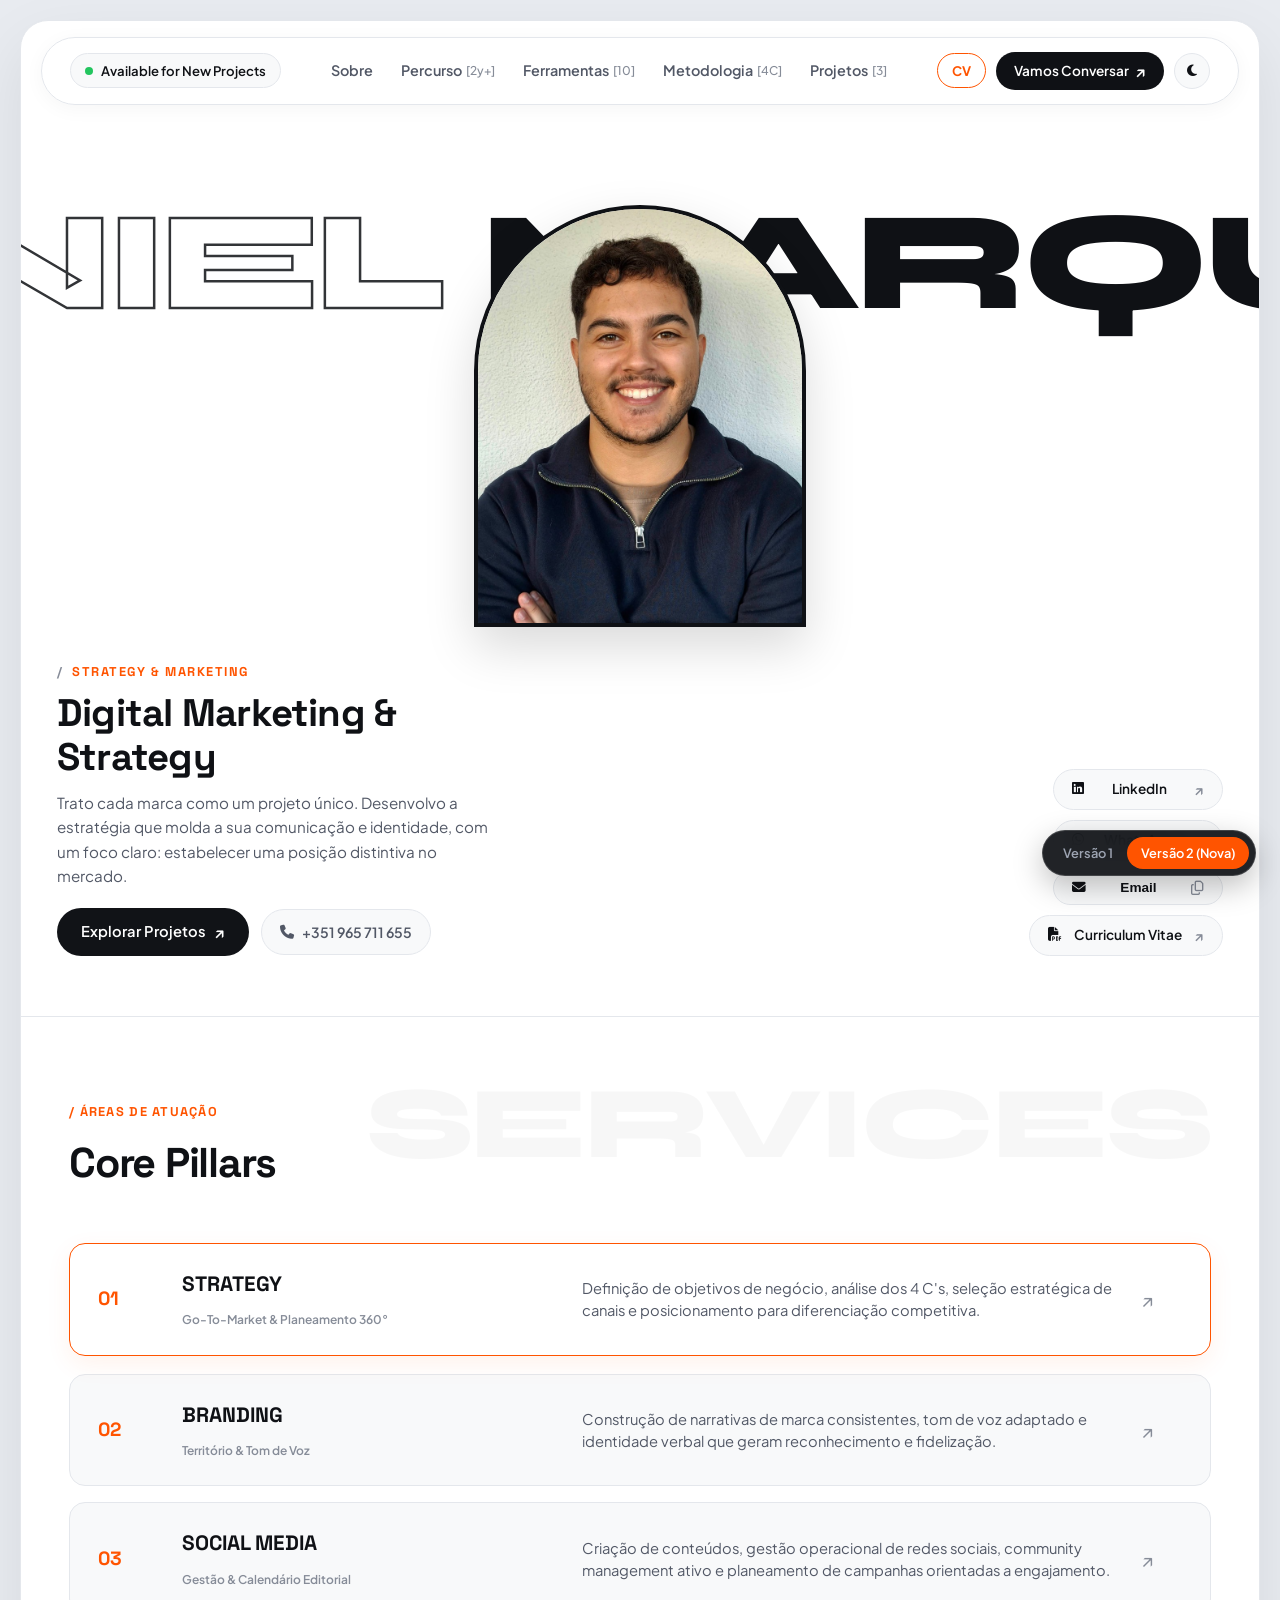
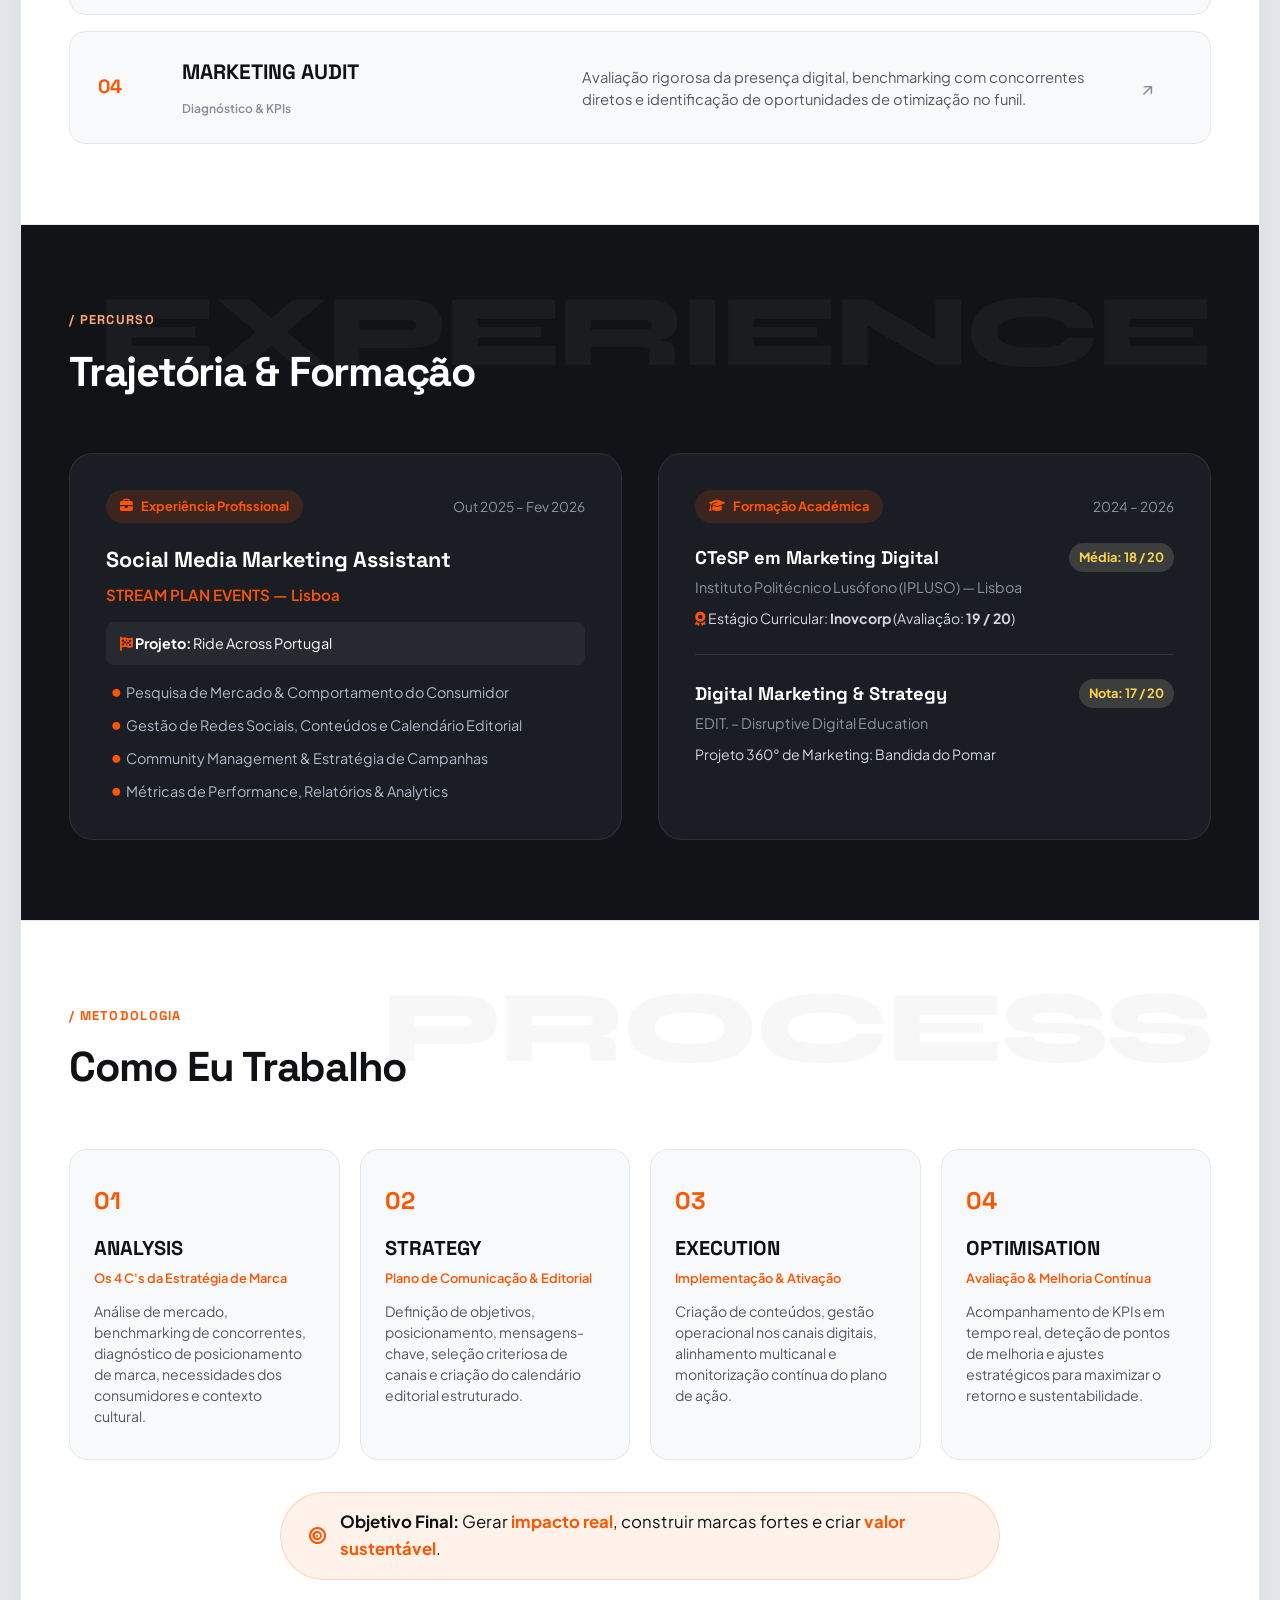
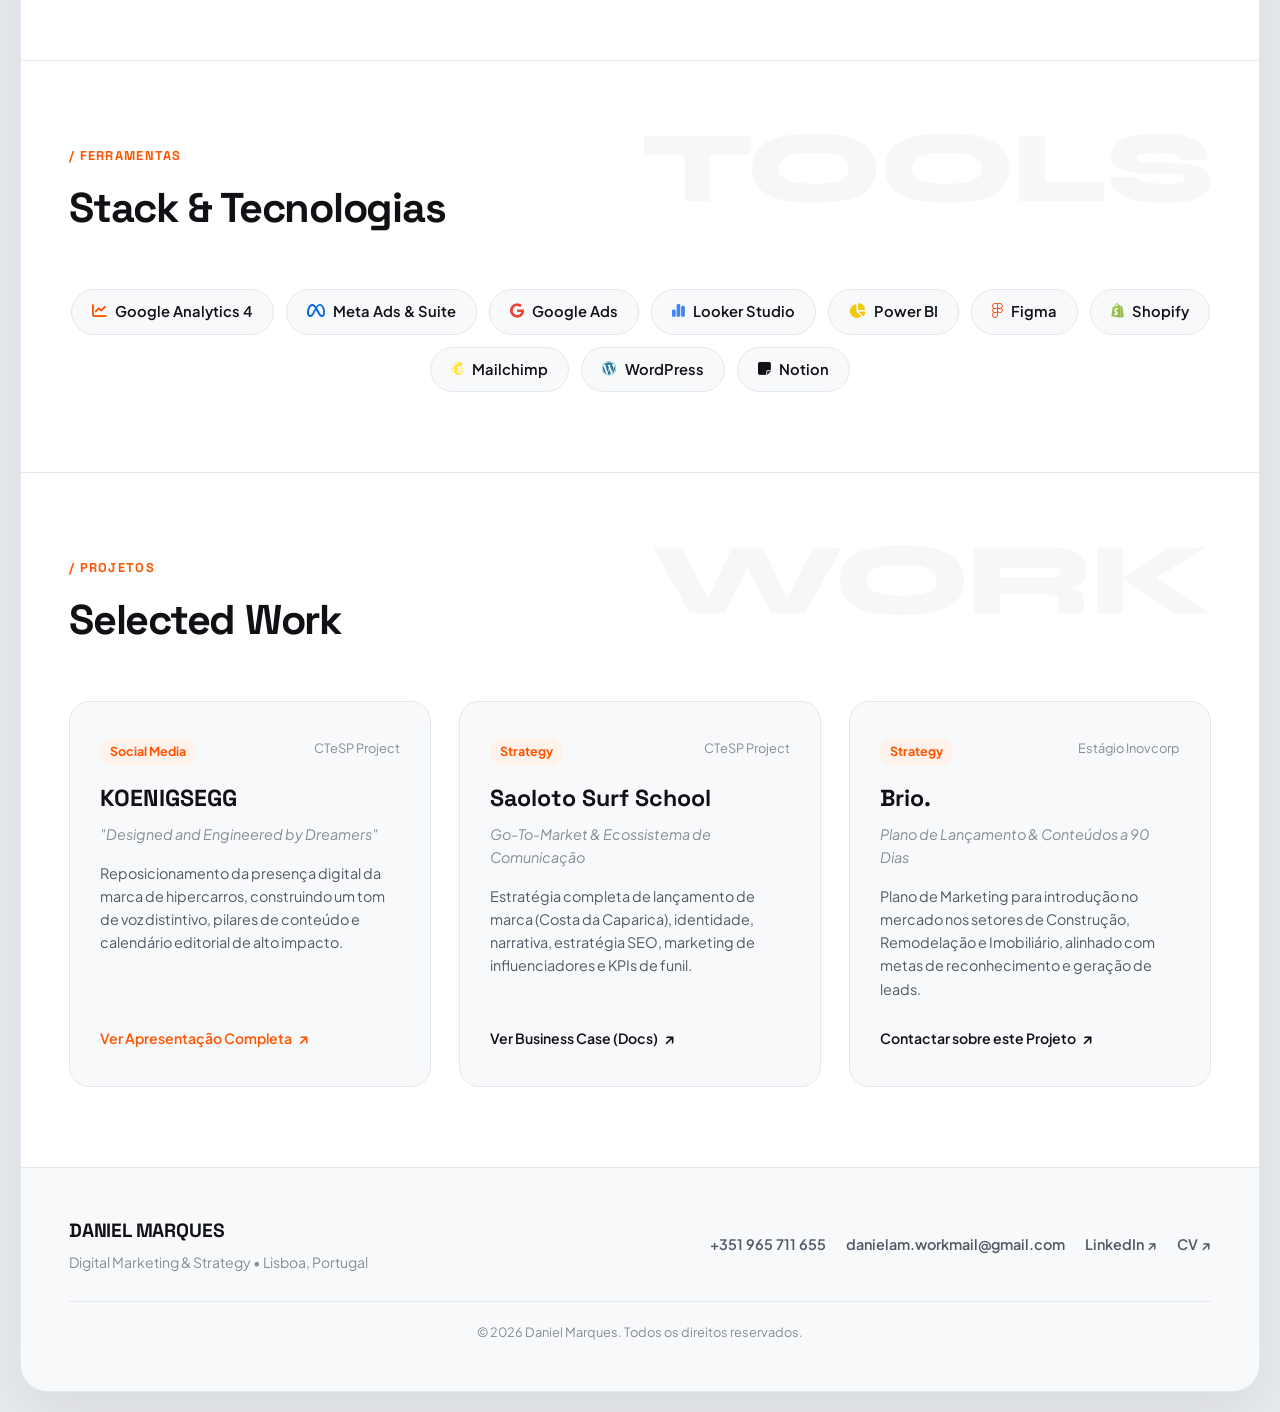
==== v2.html @ 73047fb5 "Add Version 2: Dribbble-inspired hero entrance, typography layering, and floating header dock" ====
<!DOCTYPE html>
<html lang="pt">
<head>
  <meta charset="UTF-8">
  <meta name="viewport" content="width=device-width, initial-scale=1.0">
  <title>Daniel Marques | Digital Marketing & Strategy (Versão 2)</title>
  <meta name="description" content="Portfólio de Marketing Digital e Estratégia de Daniel Marques — Edição Editorial Inspirada em Dribbble.">

  <!-- Google Fonts: Space Grotesk & Plus Jakarta Sans & Syne -->
  <link rel="preconnect" href="https://fonts.googleapis.com">
  <link rel="preconnect" href="https://fonts.gstatic.com" crossorigin>
  <link href="https://fonts.googleapis.com/css2?family=Plus+Jakarta+Sans:wght@300;400;500;600;700;800&family=Space+Grotesk:wght@500;600;700;800&family=Syne:wght@700;800&display=swap" rel="stylesheet">

  <!-- FontAwesome Icons -->
  <link rel="stylesheet" href="https://cdnjs.cloudflare.com/ajax/libs/font-awesome/6.5.1/css/all.min.css">

  <link rel="stylesheet" href="style-v2.css">
</head>
<body class="v2-body">

  <!-- Floating Version Switcher (para comparar facilmente as duas versões) -->
  <aside class="version-dock" aria-label="Seletor de versão">
    <a href="index.html" class="version-tab" title="Ver versão anterior">Versão 1</a>
    <a href="v2.html" class="version-tab active" title="Versão atual Dribbble">Versão 2 (Nova)</a>
  </aside>

  <!-- Outer Floating Canvas Frame (Inspirado no Dribbble de Dymas Alfin) -->
  <div class="canvas-wrapper">
    <div class="canvas-container">

      <!-- ================= FLOATING HEADER DOCK ================= -->
      <header class="dribbble-header" id="v2-header">
        
        <!-- Left: Status Pill with pulsing emerald dot -->
        <div class="header-status-pill">
          <span class="status-emerald-dot"></span>
          <span class="status-text">Available for New Projects</span>
        </div>

        <!-- Center: Minimal Navigation with Count Badges -->
        <nav class="header-nav">
          <ul class="header-nav-list">
            <li><a href="#about" class="nav-item">Sobre</a></li>
            <li><a href="#experience" class="nav-item">Percurso <span class="nav-count">[2y+]</span></a></li>
            <li><a href="#tools" class="nav-item">Ferramentas <span class="nav-count">[10]</span></a></li>
            <li><a href="#methodology" class="nav-item">Metodologia <span class="nav-count">[4C]</span></a></li>
            <li><a href="#projects" class="nav-item">Projetos <span class="nav-count">[3]</span></a></li>
          </ul>
        </nav>

        <!-- Right: Actions (CV + Let's Talk CTA) -->
        <div class="header-actions">
          <a href="https://canva.link/8r5ul8tiru9cutq" target="_blank" rel="noopener noreferrer" class="btn-cv-pill">
            CV
          </a>
          <a href="mailto:danielam.workmail@gmail.com" class="btn-talk-pill">
            Vamos Conversar <span class="arrow-up-right">↗</span>
          </a>
          <button id="v2-theme-toggle" class="btn-icon-circle" title="Alternar tema">
            <i class="fa-solid fa-moon"></i>
          </button>
        </div>

      </header>

      <!-- ================= HERO / ENTRANCE SECTION ================= -->
      <section class="v2-hero-section" id="hero">
        
        <!-- Giant Layered Background Typography -->
        <div class="hero-huge-typography" aria-hidden="true">
          <span class="huge-word outline-word">DANIEL</span>
          <span class="huge-word solid-word">MARQUES</span>
        </div>

        <!-- Central Creator Portrait Layer (Slides smoothly from bottom) -->
        <div class="hero-creator-stage">
          <div class="creator-arch-frame">
            <img src="daniel_photo.jpg" alt="Daniel Marques" class="creator-cutout-img">
            <div class="creator-halo-glow"></div>
          </div>
        </div>

        <!-- Hero Bottom Two-Column Content (Staggers in on load) -->
        <div class="hero-bottom-grid">
          
          <!-- Bottom Left: Role, Bio & CTA -->
          <div class="hero-bio-block">
            <span class="role-kicker"><span class="kicker-slash">/</span> STRATEGY & MARKETING</span>
            <h1 class="hero-role-title">Digital Marketing & Strategy</h1>
            <p class="hero-role-desc">
              Trato cada marca como um projeto único. Desenvolvo a estratégia que molda a sua comunicação e identidade, com um foco claro: estabelecer uma posição distintiva no mercado.
            </p>
            <div class="hero-actions-row">
              <a href="#projects" class="btn-collaborate">
                Explorar Projetos <span class="arrow-up-right">↗</span>
              </a>
              <a href="tel:+351965711655" class="btn-tel-pill">
                <i class="fa-solid fa-phone"></i> +351 965 711 655
              </a>
            </div>
          </div>

          <!-- Bottom Right: Vertical Social Pills Stack -->
          <div class="hero-social-stack">
            <a href="https://www.linkedin.com/in/daniel-amorim-marques-2092b6295/" target="_blank" rel="noopener noreferrer" class="social-pill">
              <i class="fa-brands fa-linkedin"></i>
              <span>LinkedIn</span>
              <span class="pill-arrow">↗</span>
            </a>
            <a href="https://wa.me/351965711655" target="_blank" rel="noopener noreferrer" class="social-pill">
              <i class="fa-brands fa-whatsapp"></i>
              <span>WhatsApp</span>
              <span class="pill-arrow">↗</span>
            </a>
            <button class="social-pill copy-btn" data-copy="danielam.workmail@gmail.com" title="Copiar email">
              <i class="fa-solid fa-envelope"></i>
              <span>Email</span>
              <span class="pill-arrow"><i class="fa-regular fa-copy"></i></span>
            </button>
            <a href="https://canva.link/8r5ul8tiru9cutq" target="_blank" rel="noopener noreferrer" class="social-pill">
              <i class="fa-solid fa-file-pdf"></i>
              <span>Curriculum Vitae</span>
              <span class="pill-arrow">↗</span>
            </a>
          </div>

        </div>

      </section>

      <!-- ================= SECTION: ABOUT & CORE PILLARS ================= -->
      <section class="v2-section" id="about">
        <div class="section-top-header">
          <span class="section-tag-pill">/ ÁREAS DE ATUAÇÃO</span>
          <h2 class="editorial-title">Core Pillars</h2>
          <span class="ghost-watermark">SERVICES</span>
        </div>

        <div class="v2-pillars-accordion">
          
          <div class="accordion-row active" data-pillar="strategy">
            <div class="accordion-num">01</div>
            <div class="accordion-name">
              <h3>STRATEGY</h3>
              <span class="accordion-badge">Go-To-Market & Planeamento 360°</span>
            </div>
            <p class="accordion-summary">
              Definição de objetivos de negócio, análise dos 4 C's, seleção estratégica de canais e posicionamento para diferenciação competitiva.
            </p>
            <div class="accordion-action"><span class="row-arrow">↗</span></div>
          </div>

          <div class="accordion-row" data-pillar="branding">
            <div class="accordion-num">02</div>
            <div class="accordion-name">
              <h3>BRANDING</h3>
              <span class="accordion-badge">Território & Tom de Voz</span>
            </div>
            <p class="accordion-summary">
              Construção de narrativas de marca consistentes, tom de voz adaptado e identidade verbal que geram reconhecimento e fidelização.
            </p>
            <div class="accordion-action"><span class="row-arrow">↗</span></div>
          </div>

          <div class="accordion-row" data-pillar="social">
            <div class="accordion-num">03</div>
            <div class="accordion-name">
              <h3>SOCIAL MEDIA</h3>
              <span class="accordion-badge">Gestão & Calendário Editorial</span>
            </div>
            <p class="accordion-summary">
              Criação de conteúdos, gestão operacional de redes sociais, community management ativo e planeamento de campanhas orientadas a engajamento.
            </p>
            <div class="accordion-action"><span class="row-arrow">↗</span></div>
          </div>

          <div class="accordion-row" data-pillar="audit">
            <div class="accordion-num">04</div>
            <div class="accordion-name">
              <h3>MARKETING AUDIT</h3>
              <span class="accordion-badge">Diagnóstico & KPIs</span>
            </div>
            <p class="accordion-summary">
              Avaliação rigorosa da presença digital, benchmarking com concorrentes diretos e identificação de oportunidades de otimização no funil.
            </p>
            <div class="accordion-action"><span class="row-arrow">↗</span></div>
          </div>

        </div>
      </section>

      <!-- ================= SECTION: EXPERIENCE & ACADEMIC ================= -->
      <section class="v2-section dark-card-section" id="experience">
        <div class="section-top-header light">
          <span class="section-tag-pill light">/ PERCURSO</span>
          <h2 class="editorial-title text-white">Trajetória & Formação</h2>
          <span class="ghost-watermark light">EXPERIENCE</span>
        </div>

        <div class="dark-experience-grid">
          
          <!-- Professional Experience Block -->
          <div class="exp-block">
            <div class="exp-block-header">
              <span class="exp-type-pill"><i class="fa-solid fa-briefcase"></i> Experiência Profissional</span>
              <span class="exp-date">Out 2025 – Fev 2026</span>
            </div>
            <h3 class="exp-title">Social Media Marketing Assistant</h3>
            <h4 class="exp-company">STREAM PLAN EVENTS — Lisboa</h4>
            <p class="exp-project"><i class="fa-solid fa-flag-checkered text-orange"></i> <strong>Projeto:</strong> Ride Across Portugal</p>
            <ul class="exp-checklist">
              <li>Pesquisa de Mercado & Comportamento do Consumidor</li>
              <li>Gestão de Redes Sociais, Conteúdos e Calendário Editorial</li>
              <li>Community Management & Estratégia de Campanhas</li>
              <li>Métricas de Performance, Relatórios & Analytics</li>
            </ul>
          </div>

          <!-- Academic Background Block -->
          <div class="exp-block">
            <div class="exp-block-header">
              <span class="exp-type-pill"><i class="fa-solid fa-graduation-cap"></i> Formação Académica</span>
              <span class="exp-date">2024 – 2026</span>
            </div>

            <!-- Degree 1 -->
            <div class="academic-item">
              <div class="academic-item-top">
                <h4 class="academic-degree">CTeSP em Marketing Digital</h4>
                <span class="academic-grade">Média: 18 / 20</span>
              </div>
              <p class="academic-school">Instituto Politécnico Lusófono (IPLUSO) — Lisboa</p>
              <p class="academic-internship">
                <i class="fa-solid fa-award text-orange"></i> Estágio Curricular: <strong>Inovcorp</strong> (Avaliação: <strong>19 / 20</strong>)
              </p>
            </div>

            <div class="academic-divider"></div>

            <!-- Degree 2 -->
            <div class="academic-item">
              <div class="academic-item-top">
                <h4 class="academic-degree">Digital Marketing & Strategy</h4>
                <span class="academic-grade">Nota: 17 / 20</span>
              </div>
              <p class="academic-school">EDIT. – Disruptive Digital Education</p>
              <p class="academic-note">Projeto 360° de Marketing: Bandida do Pomar</p>
            </div>

          </div>

        </div>
      </section>

      <!-- ================= SECTION: METHODOLOGY (4 C'S) ================= -->
      <section class="v2-section" id="methodology">
        <div class="section-top-header">
          <span class="section-tag-pill">/ METODOLOGIA</span>
          <h2 class="editorial-title">Como Eu Trabalho</h2>
          <span class="ghost-watermark">PROCESS</span>
        </div>

        <div class="v2-methodology-steps">
          
          <div class="step-card">
            <span class="step-index">01</span>
            <h3 class="step-heading">ANALYSIS</h3>
            <p class="step-subheading">Os 4 C's da Estratégia de Marca</p>
            <p class="step-body">
              Análise de mercado, benchmarking de concorrentes, diagnóstico de posicionamento de marca, necessidades dos consumidores e contexto cultural.
            </p>
          </div>

          <div class="step-card">
            <span class="step-index">02</span>
            <h3 class="step-heading">STRATEGY</h3>
            <p class="step-subheading">Plano de Comunicação & Editorial</p>
            <p class="step-body">
              Definição de objetivos, posicionamento, mensagens-chave, seleção criteriosa de canais e criação do calendário editorial estruturado.
            </p>
          </div>

          <div class="step-card">
            <span class="step-index">03</span>
            <h3 class="step-heading">EXECUTION</h3>
            <p class="step-subheading">Implementação & Ativação</p>
            <p class="step-body">
              Criação de conteúdos, gestão operacional nos canais digitais, alinhamento multicanal e monitorização contínua do plano de ação.
            </p>
          </div>

          <div class="step-card">
            <span class="step-index">04</span>
            <h3 class="step-heading">OPTIMISATION</h3>
            <p class="step-subheading">Avaliação & Melhoria Contínua</p>
            <p class="step-body">
              Acompanhamento de KPIs em tempo real, deteção de pontos de melhoria e ajustes estratégicos para maximizar o retorno e sustentabilidade.
            </p>
          </div>

        </div>

        <div class="v2-goal-card">
          <i class="fa-solid fa-bullseye text-orange"></i>
          <span><strong>Objetivo Final:</strong> Gerar <strong class="text-orange">impacto real</strong>, construir marcas fortes e criar <strong class="text-orange">valor sustentável</strong>.</span>
        </div>
      </section>

      <!-- ================= SECTION: TOOLS ================= -->
      <section class="v2-section" id="tools">
        <div class="section-top-header">
          <span class="section-tag-pill">/ FERRAMENTAS</span>
          <h2 class="editorial-title">Stack & Tecnologias</h2>
          <span class="ghost-watermark">TOOLS</span>
        </div>

        <div class="v2-tools-pills-row">
          <span class="tech-pill"><i class="fa-solid fa-chart-line text-orange"></i> Google Analytics 4</span>
          <span class="tech-pill"><i class="fa-brands fa-meta" style="color:#0668E1;"></i> Meta Ads & Suite</span>
          <span class="tech-pill"><i class="fa-brands fa-google" style="color:#EA4335;"></i> Google Ads</span>
          <span class="tech-pill"><i class="fa-solid fa-chart-simple" style="color:#4285F4;"></i> Looker Studio</span>
          <span class="tech-pill"><i class="fa-solid fa-chart-pie" style="color:#F2C811;"></i> Power BI</span>
          <span class="tech-pill"><i class="fa-brands fa-figma" style="color:#F24E1E;"></i> Figma</span>
          <span class="tech-pill"><i class="fa-brands fa-shopify" style="color:#96BF48;"></i> Shopify</span>
          <span class="tech-pill"><i class="fa-brands fa-mailchimp" style="color:#FFE01B;"></i> Mailchimp</span>
          <span class="tech-pill"><i class="fa-brands fa-wordpress" style="color:#21759B;"></i> WordPress</span>
          <span class="tech-pill"><i class="fa-solid fa-note-sticky"></i> Notion</span>
        </div>
      </section>

      <!-- ================= SECTION: PROJECTS ================= -->
      <section class="v2-section" id="projects">
        <div class="section-top-header">
          <span class="section-tag-pill">/ PROJETOS</span>
          <h2 class="editorial-title">Selected Work</h2>
          <span class="ghost-watermark">WORK</span>
        </div>

        <div class="v2-projects-grid">
          
          <!-- Project 1: KOENIGSEGG -->
          <article class="v2-project-card">
            <div class="project-tag-row">
              <span class="p-discipline">Social Media</span>
              <span class="p-type">CTeSP Project</span>
            </div>
            <h3 class="p-title">KOENIGSEGG</h3>
            <p class="p-quote"><em>"Designed and Engineered by Dreamers"</em></p>
            <p class="p-desc">
              Reposicionamento da presença digital da marca de hipercarros, construindo um tom de voz distintivo, pilares de conteúdo e calendário editorial de alto impacto.
            </p>
            <div class="p-actions">
              <a href="https://canva.link/9htzv8b2qjcw25u" target="_blank" rel="noopener noreferrer" class="p-btn-primary">
                Ver Apresentação Completa <span class="arrow-up-right">↗</span>
              </a>
            </div>
          </article>

          <!-- Project 2: SAOLOTO SURF SCHOOL -->
          <article class="v2-project-card">
            <div class="project-tag-row">
              <span class="p-discipline">Strategy</span>
              <span class="p-type">CTeSP Project</span>
            </div>
            <h3 class="p-title">Saoloto Surf School</h3>
            <p class="p-quote"><em>Go-To-Market & Ecossistema de Comunicação</em></p>
            <p class="p-desc">
              Estratégia completa de lançamento de marca (Costa da Caparica), identidade, narrativa, estratégia SEO, marketing de influenciadores e KPIs de funil.
            </p>
            <div class="p-actions">
              <a href="https://docs.google.com/document/d/1nyJL0La-Y9aVfhH8O77bKwNDdBvpBbzNKygbAtj7XVI/edit?usp=sharing" target="_blank" rel="noopener noreferrer" class="p-btn-secondary">
                Ver Business Case (Docs) <span class="arrow-up-right">↗</span>
              </a>
            </div>
          </article>

          <!-- Project 3: BRIO. -->
          <article class="v2-project-card">
            <div class="project-tag-row">
              <span class="p-discipline">Strategy</span>
              <span class="p-type">Estágio Inovcorp</span>
            </div>
            <h3 class="p-title">Brio.</h3>
            <p class="p-quote"><em>Plano de Lançamento & Conteúdos a 90 Dias</em></p>
            <p class="p-desc">
              Plano de Marketing para introdução no mercado nos setores de Construção, Remodelação e Imobiliário, alinhado com metas de reconhecimento e geração de leads.
            </p>
            <div class="p-actions">
              <a href="mailto:danielam.workmail@gmail.com" class="p-btn-secondary">
                Contactar sobre este Projeto <span class="arrow-up-right">↗</span>
              </a>
            </div>
          </article>

        </div>
      </section>

      <!-- ================= EDITORIAL FOOTER ================= -->
      <footer class="v2-footer">
        <div class="v2-footer-content">
          <div class="footer-left">
            <span class="footer-name">DANIEL MARQUES</span>
            <p class="footer-bio">Digital Marketing & Strategy • Lisboa, Portugal</p>
          </div>
          <div class="footer-links">
            <a href="tel:+351965711655">+351 965 711 655</a>
            <a href="mailto:danielam.workmail@gmail.com">danielam.workmail@gmail.com</a>
            <a href="https://www.linkedin.com/in/daniel-amorim-marques-2092b6295/" target="_blank" rel="noopener noreferrer">LinkedIn ↗</a>
            <a href="https://canva.link/8r5ul8tiru9cutq" target="_blank" rel="noopener noreferrer">CV ↗</a>
          </div>
        </div>
        <div class="v2-footer-bottom">
          <p>© 2026 Daniel Marques. Todos os direitos reservados.</p>
        </div>
      </footer>

    </div><!-- /.canvas-container -->
  </div><!-- /.canvas-wrapper -->

  <!-- Toast Notification -->
  <div id="toast" class="toast">Email copiado para a área de transferência!</div>

  <script src="script-v2.js"></script>
</body>
</html>
---- style-v2.css ----
/* ==========================================================================
   DANIEL MARQUES - PORTFOLIO V2 (DRIBBLE-INSPIRED EDITORIAL EDITION)
   Inspired by Dymas Alfin's Award-Winning Portfolio Animations
   Theme: Minimalist Editorial Depth with Tangerine Orange Accent (#FF5400)
   ========================================================================== */

:root {
  --primary: #FF5400;
  --primary-hover: #e04a00;
  --primary-subtle: #FFF2EB;
  
  --bg-backdrop: #E8EBF0;
  --canvas-bg: #FFFFFF;
  --card-bg: #FFFFFF;
  --surface-alt: #F8F9FA;
  
  --dark-section-bg: #111317;
  --dark-card-surface: #1A1D24;
  
  --text-primary: #0F1115;
  --text-secondary: #525866;
  --text-muted: #868C98;
  
  --border-light: #E4E7EC;
  --border-dark: #0F1115;
  
  --font-main: 'Plus Jakarta Sans', -apple-system, BlinkMacSystemFont, sans-serif;
  --font-display: 'Space Grotesk', sans-serif;
  --font-headline: 'Syne', 'Space Grotesk', sans-serif;
  
  --radius-dock: 9999px;
  --radius-card: 24px;
  --radius-canvas: 28px;
  
  --ease-spring: cubic-bezier(0.16, 1, 0.3, 1);
}

[data-theme="dark"] {
  --bg-backdrop: #090A0D;
  --canvas-bg: #12141A;
  --card-bg: #1A1D24;
  --surface-alt: #1F222B;
  
  --text-primary: #F4F5F7;
  --text-secondary: #9DA4B2;
  --text-muted: #6E7583;
  
  --border-light: #2A2E38;
  --border-dark: #F4F5F7;
}

/* Reset & Box Sizing */
*, *::before, *::after {
  box-sizing: border-box;
  margin: 0;
  padding: 0;
}

html {
  scroll-behavior: smooth;
  font-size: 16px;
}

body.v2-body {
  font-family: var(--font-main);
  background-color: var(--bg-backdrop);
  color: var(--text-primary);
  line-height: 1.6;
  -webkit-font-smoothing: antialiased;
  padding: 20px;
  min-height: 100vh;
}

a {
  color: inherit;
  text-decoration: none;
  transition: all 0.2s var(--ease-spring);
}

.text-orange { color: var(--primary) !important; }
.text-white { color: #FFFFFF !important; }

/* ==========================================================================
   VERSION DOCK (FLOATING SELECTOR)
   ========================================================================== */
.version-dock {
  position: fixed;
  bottom: 24px;
  right: 24px;
  z-index: 9999;
  display: flex;
  background: rgba(15, 17, 21, 0.92);
  backdrop-filter: blur(12px);
  padding: 6px;
  border-radius: var(--radius-dock);
  box-shadow: 0 10px 30px rgba(0,0,0,0.25);
  border: 1px solid rgba(255,255,255,0.15);
}

.version-tab {
  padding: 6px 14px;
  font-size: 0.8rem;
  font-weight: 600;
  color: #9DA4B2;
  border-radius: var(--radius-dock);
  transition: all 0.2s;
}

.version-tab:hover {
  color: #FFFFFF;
}

.version-tab.active {
  background: var(--primary);
  color: #FFFFFF;
}

/* ==========================================================================
   CANVAS CONTAINER
   ========================================================================== */
.canvas-wrapper {
  max-width: 1340px;
  margin: 0 auto;
}

.canvas-container {
  background: var(--canvas-bg);
  border-radius: var(--radius-canvas);
  box-shadow: 0 24px 64px rgba(0, 0, 0, 0.08);
  border: 1px solid var(--border-light);
  overflow: hidden;
  position: relative;
  transition: background 0.3s;
}

/* ==========================================================================
   HEADER DOCK
   ========================================================================== */
.dribbble-header {
  position: sticky;
  top: 16px;
  z-index: 100;
  display: flex;
  align-items: center;
  justify-content: space-between;
  padding: 14px 28px;
  margin: 16px 20px 0 20px;
  background: rgba(255, 255, 255, 0.85);
  backdrop-filter: blur(16px);
  border-radius: var(--radius-dock);
  border: 1px solid var(--border-light);
  box-shadow: 0 4px 20px rgba(0,0,0,0.04);
  animation: headerSlideDown 0.8s var(--ease-spring) forwards;
}

[data-theme="dark"] .dribbble-header {
  background: rgba(18, 20, 26, 0.85);
}

@keyframes headerSlideDown {
  from { opacity: 0; transform: translateY(-24px); }
  to { opacity: 1; transform: translateY(0); }
}

.header-status-pill {
  display: inline-flex;
  align-items: center;
  gap: 8px;
  background: var(--surface-alt);
  border: 1px solid var(--border-light);
  border-radius: var(--radius-dock);
  padding: 6px 14px;
  font-size: 0.82rem;
  font-weight: 600;
  color: var(--text-primary);
}

.status-emerald-dot {
  width: 8px;
  height: 8px;
  border-radius: 50%;
  background: #22C55E;
  box-shadow: 0 0 0 0 rgba(34, 197, 94, 0.7);
  animation: pulseEmerald 2s infinite;
}

@keyframes pulseEmerald {
  0% { box-shadow: 0 0 0 0 rgba(34, 197, 94, 0.7); }
  70% { box-shadow: 0 0 0 6px rgba(34, 197, 94, 0); }
  100% { box-shadow: 0 0 0 0 rgba(34, 197, 94, 0); }
}

.header-nav {
  display: flex;
}

.header-nav-list {
  display: flex;
  list-style: none;
  gap: 28px;
}

.nav-item {
  font-size: 0.9rem;
  font-weight: 600;
  color: var(--text-secondary);
  display: flex;
  align-items: center;
  gap: 4px;
}

.nav-item:hover {
  color: var(--primary);
}

.nav-count {
  font-size: 0.75rem;
  font-weight: 500;
  color: var(--text-muted);
}

.header-actions {
  display: flex;
  align-items: center;
  gap: 10px;
}

.btn-cv-pill {
  display: inline-flex;
  align-items: center;
  padding: 6px 14px;
  border-radius: var(--radius-dock);
  border: 1.5px solid var(--primary);
  color: var(--primary);
  font-weight: 700;
  font-size: 0.82rem;
  transition: all 0.2s;
}

.btn-cv-pill:hover {
  background: var(--primary);
  color: #FFFFFF;
}

.btn-talk-pill {
  display: inline-flex;
  align-items: center;
  gap: 6px;
  background: var(--text-primary);
  color: var(--canvas-bg);
  padding: 8px 18px;
  border-radius: var(--radius-dock);
  font-weight: 600;
  font-size: 0.85rem;
  transition: all 0.2s;
}

.btn-talk-pill:hover {
  background: var(--primary);
  color: #FFFFFF;
  transform: translateY(-2px);
}

.arrow-up-right {
  font-size: 1rem;
  line-height: 1;
  transition: transform 0.2s;
}

.btn-talk-pill:hover .arrow-up-right,
.btn-collaborate:hover .arrow-up-right,
.social-pill:hover .pill-arrow {
  transform: translate(2px, -2px);
}

.btn-icon-circle {
  width: 36px;
  height: 36px;
  border-radius: 50%;
  display: flex;
  align-items: center;
  justify-content: center;
  background: var(--surface-alt);
  border: 1px solid var(--border-light);
  color: var(--text-primary);
  cursor: pointer;
  transition: all 0.2s;
}

.btn-icon-circle:hover {
  background: var(--primary-subtle);
  color: var(--primary);
  border-color: var(--primary);
}

/* ==========================================================================
   HERO / ENTRANCE SECTION (DRIBBLE HERO WITH DEPTH LAYERING)
   ========================================================================== */
.v2-hero-section {
  position: relative;
  padding: 40px 36px 60px 36px;
  min-height: 720px;
  display: flex;
  flex-direction: column;
  justify-content: space-between;
  overflow: hidden;
}

/* Monumental Layered Background Typography */
.hero-huge-typography {
  position: absolute;
  top: 10%;
  left: 0;
  right: 0;
  display: flex;
  justify-content: center;
  gap: clamp(16px, 3vw, 40px);
  user-select: none;
  pointer-events: none;
  z-index: 1;
  animation: typographyFadeIn 1s var(--ease-spring) forwards;
}

@keyframes typographyFadeIn {
  from { opacity: 0; transform: scale(0.97); }
  to { opacity: 1; transform: scale(1); }
}

.huge-word {
  font-family: var(--font-headline);
  font-size: clamp(3.8rem, 11vw, 10.5rem);
  font-weight: 800;
  letter-spacing: -0.04em;
  line-height: 0.95;
}

.outline-word {
  color: transparent;
  -webkit-text-stroke: 2.5px var(--text-primary);
  opacity: 0.85;
}

.solid-word {
  color: var(--text-primary);
}

/* Creator Cutout Portrait Layer */
.hero-creator-stage {
  position: relative;
  z-index: 3;
  display: flex;
  justify-content: center;
  margin-top: 60px;
  animation: creatorSlideUp 1.1s var(--ease-spring) forwards;
}

@keyframes creatorSlideUp {
  from { opacity: 0; transform: translateY(70px); }
  to { opacity: 1; transform: translateY(0); }
}

.creator-arch-frame {
  position: relative;
  width: clamp(260px, 26vw, 340px);
  height: clamp(330px, 33vw, 430px);
  border-radius: 170px 170px 0 0;
  overflow: hidden;
  border: 4px solid var(--border-dark);
  box-shadow: 0 20px 50px rgba(0,0,0,0.15);
  background: var(--surface-alt);
}

.creator-cutout-img {
  width: 100%;
  height: 100%;
  object-fit: cover;
  object-position: center 12%;
  display: block;
  transition: transform 0.4s var(--ease-spring);
}

.creator-arch-frame:hover .creator-cutout-img {
  transform: scale(1.04);
}

.creator-halo-glow {
  position: absolute;
  top: -40px;
  left: 50%;
  transform: translateX(-50%);
  width: 320px;
  height: 320px;
  background: radial-gradient(circle, rgba(255, 84, 0, 0.22) 0%, transparent 70%);
  pointer-events: none;
  z-index: -1;
}

/* Bottom Two-Column Grid */
.hero-bottom-grid {
  position: relative;
  z-index: 5;
  display: flex;
  justify-content: space-between;
  align-items: flex-end;
  gap: 32px;
  margin-top: 30px;
  animation: contentStagger 0.9s 0.25s var(--ease-spring) both;
}

@keyframes contentStagger {
  from { opacity: 0; transform: translateY(20px); }
  to { opacity: 1; transform: translateY(0); }
}

.hero-bio-block {
  max-width: 440px;
}

.role-kicker {
  font-family: var(--font-display);
  font-size: 0.8rem;
  font-weight: 700;
  letter-spacing: 0.12em;
  color: var(--primary);
  display: inline-block;
  margin-bottom: 8px;
}

.kicker-slash {
  color: var(--text-muted);
  margin-right: 4px;
}

.hero-role-title {
  font-family: var(--font-display);
  font-size: clamp(1.8rem, 3.2vw, 2.4rem);
  font-weight: 700;
  letter-spacing: -0.02em;
  line-height: 1.15;
  margin-bottom: 12px;
}

.hero-role-desc {
  font-size: 0.95rem;
  color: var(--text-secondary);
  line-height: 1.6;
  margin-bottom: 20px;
}

.hero-actions-row {
  display: flex;
  align-items: center;
  gap: 12px;
  flex-wrap: wrap;
}

.btn-collaborate {
  display: inline-flex;
  align-items: center;
  gap: 8px;
  background: #111317;
  color: #FFFFFF;
  padding: 12px 24px;
  border-radius: var(--radius-dock);
  font-weight: 600;
  font-size: 0.92rem;
  transition: all 0.25s var(--ease-spring);
}

.btn-collaborate:hover {
  background: var(--primary);
  transform: translateY(-2px);
  box-shadow: 0 8px 20px rgba(255, 84, 0, 0.3);
}

.btn-tel-pill {
  display: inline-flex;
  align-items: center;
  gap: 8px;
  background: var(--surface-alt);
  color: var(--text-secondary);
  padding: 11px 18px;
  border-radius: var(--radius-dock);
  border: 1px solid var(--border-light);
  font-size: 0.88rem;
  font-weight: 600;
}

.btn-tel-pill:hover {
  color: var(--primary);
  border-color: var(--primary);
}

/* Vertical Social Stack */
.hero-social-stack {
  display: flex;
  flex-direction: column;
  gap: 10px;
  align-items: flex-end;
}

.social-pill {
  display: inline-flex;
  align-items: center;
  gap: 12px;
  padding: 8px 18px;
  border-radius: var(--radius-dock);
  background: var(--surface-alt);
  border: 1px solid var(--border-light);
  font-size: 0.85rem;
  font-weight: 600;
  color: var(--text-primary);
  min-width: 170px;
  justify-content: space-between;
  cursor: pointer;
  transition: all 0.2s var(--ease-spring);
}

.social-pill:hover {
  background: var(--canvas-bg);
  border-color: var(--primary);
  color: var(--primary);
  transform: translateX(-4px);
  box-shadow: 0 4px 14px rgba(0,0,0,0.06);
}

.pill-arrow {
  color: var(--text-muted);
  font-size: 0.9rem;
  transition: transform 0.2s;
}

/* ==========================================================================
   GENERAL V2 SECTIONS & GHOST WATERMARK
   ========================================================================== */
.v2-section {
  padding: 80px 48px;
  border-top: 1px solid var(--border-light);
  position: relative;
}

.section-top-header {
  position: relative;
  margin-bottom: 48px;
}

.section-tag-pill {
  font-family: var(--font-display);
  font-size: 0.8rem;
  font-weight: 700;
  letter-spacing: 0.1em;
  color: var(--primary);
  display: inline-block;
  margin-bottom: 8px;
}

.section-tag-pill.light {
  color: #FFA578;
}

.editorial-title {
  font-family: var(--font-display);
  font-size: 2.6rem;
  font-weight: 700;
  letter-spacing: -0.03em;
  position: relative;
  z-index: 2;
}

.ghost-watermark {
  position: absolute;
  top: -24px;
  right: 0;
  font-family: var(--font-headline);
  font-size: clamp(3.5rem, 8vw, 7rem);
  font-weight: 800;
  color: rgba(0, 0, 0, 0.03);
  letter-spacing: -0.03em;
  user-select: none;
  pointer-events: none;
  line-height: 1;
  z-index: 1;
}

.ghost-watermark.light {
  color: rgba(255, 255, 255, 0.04);
}

/* ==========================================================================
   CORE PILLARS (EDITORIAL ACCORDION ROWS)
   ========================================================================== */
.v2-pillars-accordion {
  display: flex;
  flex-direction: column;
  gap: 16px;
}

.accordion-row {
  display: grid;
  grid-template-columns: 60px 1.4fr 2fr 40px;
  align-items: center;
  gap: 24px;
  padding: 24px 28px;
  border-radius: 16px;
  background: var(--surface-alt);
  border: 1px solid var(--border-light);
  transition: all 0.25s var(--ease-spring);
  cursor: pointer;
}

.accordion-row:hover, .accordion-row.active {
  background: var(--canvas-bg);
  border-color: var(--primary);
  box-shadow: 0 8px 24px rgba(255, 84, 0, 0.08);
  transform: translateY(-2px);
}

.accordion-num {
  font-family: var(--font-display);
  font-weight: 700;
  font-size: 1.2rem;
  color: var(--primary);
}

.accordion-name h3 {
  font-family: var(--font-display);
  font-size: 1.3rem;
  font-weight: 700;
  margin-bottom: 4px;
}

.accordion-badge {
  font-size: 0.75rem;
  font-weight: 600;
  color: var(--text-muted);
}

.accordion-summary {
  font-size: 0.92rem;
  color: var(--text-secondary);
  line-height: 1.5;
}

.row-arrow {
  font-size: 1.2rem;
  color: var(--text-muted);
  transition: transform 0.2s;
}

.accordion-row:hover .row-arrow {
  color: var(--primary);
  transform: translate(3px, -3px);
}

/* ==========================================================================
   DARK SECTION (EXPERIENCE & ACADEMIC INVERT CARD)
   ========================================================================== */
.dark-card-section {
  background: var(--dark-section-bg);
  color: #FFFFFF;
}

.dark-experience-grid {
  display: grid;
  grid-template-columns: 1fr 1fr;
  gap: 36px;
  position: relative;
  z-index: 2;
}

.exp-block {
  background: var(--dark-card-surface);
  padding: 36px;
  border-radius: var(--radius-card);
  border: 1px solid rgba(255, 255, 255, 0.08);
}

.exp-block-header {
  display: flex;
  justify-content: space-between;
  align-items: center;
  margin-bottom: 20px;
}

.exp-type-pill {
  display: inline-flex;
  align-items: center;
  gap: 8px;
  background: rgba(255, 84, 0, 0.15);
  color: var(--primary);
  padding: 6px 14px;
  border-radius: var(--radius-dock);
  font-size: 0.8rem;
  font-weight: 700;
}

.exp-date {
  font-size: 0.85rem;
  color: #8C93A3;
}

.exp-title {
  font-family: var(--font-display);
  font-size: 1.35rem;
  font-weight: 700;
  margin-bottom: 6px;
}

.exp-company {
  font-size: 0.95rem;
  color: var(--primary);
  font-weight: 600;
  margin-bottom: 14px;
}

.exp-project {
  background: rgba(255, 255, 255, 0.05);
  padding: 10px 14px;
  border-radius: 8px;
  font-size: 0.9rem;
  margin-bottom: 16px;
}

.exp-checklist {
  list-style: none;
  display: flex;
  flex-direction: column;
  gap: 10px;
}

.exp-checklist li {
  font-size: 0.9rem;
  color: #B2B8C6;
  position: relative;
  padding-left: 20px;
}

.exp-checklist li::before {
  content: "•";
  position: absolute;
  left: 4px;
  color: var(--primary);
  font-weight: bold;
  font-size: 1.2rem;
  line-height: 1;
}

/* Academic items in dark card */
.academic-item-top {
  display: flex;
  justify-content: space-between;
  align-items: center;
  margin-bottom: 4px;
}

.academic-degree {
  font-family: var(--font-display);
  font-size: 1.15rem;
  font-weight: 700;
}

.academic-grade {
  background: rgba(254, 243, 199, 0.15);
  color: #FCD34D;
  padding: 4px 10px;
  border-radius: var(--radius-dock);
  font-size: 0.8rem;
  font-weight: 700;
}

.academic-school {
  font-size: 0.9rem;
  color: #8C93A3;
  margin-bottom: 8px;
}

.academic-internship, .academic-note {
  font-size: 0.88rem;
  color: #D1D5DB;
}

.academic-divider {
  height: 1px;
  background: rgba(255, 255, 255, 0.1);
  margin: 24px 0;
}

/* ==========================================================================
   METHODOLOGY (4 STEPS EDITORIAL CARDS)
   ========================================================================== */
.v2-methodology-steps {
  display: grid;
  grid-template-columns: repeat(4, 1fr);
  gap: 20px;
  margin-bottom: 32px;
}

.step-card {
  background: var(--surface-alt);
  padding: 32px 24px;
  border-radius: 18px;
  border: 1px solid var(--border-light);
  transition: all 0.25s var(--ease-spring);
}

.step-card:hover {
  background: var(--canvas-bg);
  border-color: var(--primary);
  transform: translateY(-4px);
  box-shadow: 0 10px 24px rgba(0,0,0,0.06);
}

.step-index {
  font-family: var(--font-display);
  font-size: 1.5rem;
  font-weight: 800;
  color: var(--primary);
  display: block;
  margin-bottom: 12px;
}

.step-heading {
  font-family: var(--font-display);
  font-size: 1.25rem;
  font-weight: 700;
  margin-bottom: 4px;
}

.step-subheading {
  font-size: 0.8rem;
  font-weight: 600;
  color: var(--primary);
  margin-bottom: 12px;
}

.step-body {
  font-size: 0.88rem;
  color: var(--text-secondary);
  line-height: 1.5;
}

.v2-goal-card {
  display: flex;
  align-items: center;
  justify-content: center;
  gap: 14px;
  background: var(--primary-subtle);
  border: 1px solid rgba(255, 84, 0, 0.2);
  border-radius: var(--radius-dock);
  padding: 16px 28px;
  max-width: 720px;
  margin: 0 auto;
  font-size: 1.05rem;
}

/* ==========================================================================
   TOOLS PILLS
   ========================================================================== */
.v2-tools-pills-row {
  display: flex;
  flex-wrap: wrap;
  gap: 12px;
  justify-content: center;
}

.tech-pill {
  display: inline-flex;
  align-items: center;
  gap: 8px;
  background: var(--surface-alt);
  padding: 10px 20px;
  border-radius: var(--radius-dock);
  border: 1px solid var(--border-light);
  font-size: 0.92rem;
  font-weight: 600;
  color: var(--text-primary);
  transition: all 0.2s var(--ease-spring);
}

.tech-pill:hover {
  background: var(--canvas-bg);
  border-color: var(--primary);
  transform: translateY(-2px);
  box-shadow: 0 4px 12px rgba(0,0,0,0.05);
}

/* ==========================================================================
   PROJECTS (SELECTED WORK)
   ========================================================================== */
.v2-projects-grid {
  display: grid;
  grid-template-columns: repeat(3, 1fr);
  gap: 28px;
}

.v2-project-card {
  background: var(--surface-alt);
  padding: 36px 30px;
  border-radius: 20px;
  border: 1px solid var(--border-light);
  display: flex;
  flex-direction: column;
  transition: all 0.25s var(--ease-spring);
}

.v2-project-card:hover {
  background: var(--canvas-bg);
  border-color: var(--primary);
  transform: translateY(-4px);
  box-shadow: 0 12px 30px rgba(0,0,0,0.06);
}

.project-tag-row {
  display: flex;
  justify-content: space-between;
  margin-bottom: 14px;
}

.p-discipline {
  font-size: 0.78rem;
  font-weight: 700;
  color: var(--primary);
  background: var(--primary-subtle);
  padding: 4px 10px;
  border-radius: var(--radius-dock);
}

.p-type {
  font-size: 0.8rem;
  color: var(--text-muted);
}

.p-title {
  font-family: var(--font-display);
  font-size: 1.45rem;
  font-weight: 700;
  margin-bottom: 6px;
}

.p-quote {
  font-size: 0.9rem;
  color: var(--text-muted);
  margin-bottom: 16px;
}

.p-desc {
  font-size: 0.9rem;
  color: var(--text-secondary);
  line-height: 1.6;
  margin-bottom: 24px;
  flex-grow: 1;
}

.p-actions a {
  display: inline-flex;
  align-items: center;
  gap: 6px;
  font-size: 0.88rem;
  font-weight: 600;
}

.p-btn-primary {
  color: var(--primary);
}
.p-btn-primary:hover {
  color: var(--primary-hover);
}

.p-btn-secondary {
  color: var(--text-primary);
}
.p-btn-secondary:hover {
  color: var(--primary);
}

/* ==========================================================================
   FOOTER
   ========================================================================== */
.v2-footer {
  padding: 48px;
  background: var(--surface-alt);
  border-top: 1px solid var(--border-light);
}

.v2-footer-content {
  display: flex;
  justify-content: space-between;
  align-items: center;
  margin-bottom: 28px;
  flex-wrap: wrap;
  gap: 20px;
}

.footer-name {
  font-family: var(--font-display);
  font-weight: 800;
  font-size: 1.2rem;
  letter-spacing: -0.01em;
}

.footer-bio {
  font-size: 0.88rem;
  color: var(--text-muted);
  margin-top: 4px;
}

.footer-links {
  display: flex;
  gap: 20px;
  flex-wrap: wrap;
}

.footer-links a {
  font-size: 0.9rem;
  font-weight: 600;
  color: var(--text-secondary);
}

.footer-links a:hover {
  color: var(--primary);
}

.v2-footer-bottom {
  text-align: center;
  font-size: 0.8rem;
  color: var(--text-muted);
  padding-top: 20px;
  border-top: 1px solid var(--border-light);
}

/* Toast */
.toast {
  position: fixed;
  bottom: 24px;
  left: 50%;
  transform: translateX(-50%) translateY(20px);
  background: #111317;
  color: #FFFFFF;
  padding: 12px 24px;
  border-radius: var(--radius-dock);
  font-size: 0.9rem;
  font-weight: 500;
  box-shadow: 0 10px 30px rgba(0,0,0,0.25);
  opacity: 0;
  transition: all 0.3s var(--ease-spring);
  pointer-events: none;
  z-index: 10000;
}

.toast.show {
  opacity: 1;
  transform: translateX(-50%) translateY(0);
}

/* ==========================================================================
   RESPONSIVE DESIGN (MOBILE & TABLETS)
   ========================================================================== */
@media (max-width: 1024px) {
  .hero-bottom-grid {
    flex-direction: column;
    align-items: flex-start;
  }
  .hero-social-stack {
    align-items: flex-start;
    flex-direction: row;
    flex-wrap: wrap;
  }
  .dark-experience-grid,
  .v2-projects-grid {
    grid-template-columns: 1fr;
  }
  .v2-methodology-steps {
    grid-template-columns: 1fr 1fr;
  }
  .accordion-row {
    grid-template-columns: 40px 1fr 40px;
  }
  .accordion-summary {
    display: none;
  }
}

@media (max-width: 768px) {
  body.v2-body {
    padding: 8px;
  }
  .canvas-container {
    border-radius: 16px;
  }
  .dribbble-header {
    margin: 10px 10px 0 10px;
    padding: 10px 16px;
  }
  .header-nav {
    display: none;
  }
  .v2-hero-section {
    padding: 24px 18px 40px 18px;
    min-height: auto;
  }
  .hero-huge-typography {
    flex-direction: column;
    align-items: center;
    gap: 0;
    top: 5%;
  }
  .huge-word {
    font-size: 4rem;
  }
  .creator-arch-frame {
    width: 220px;
    height: 290px;
    margin-top: 40px;
  }
  .v2-methodology-steps {
    grid-template-columns: 1fr;
  }
  .v2-section {
    padding: 48px 20px;
  }
}
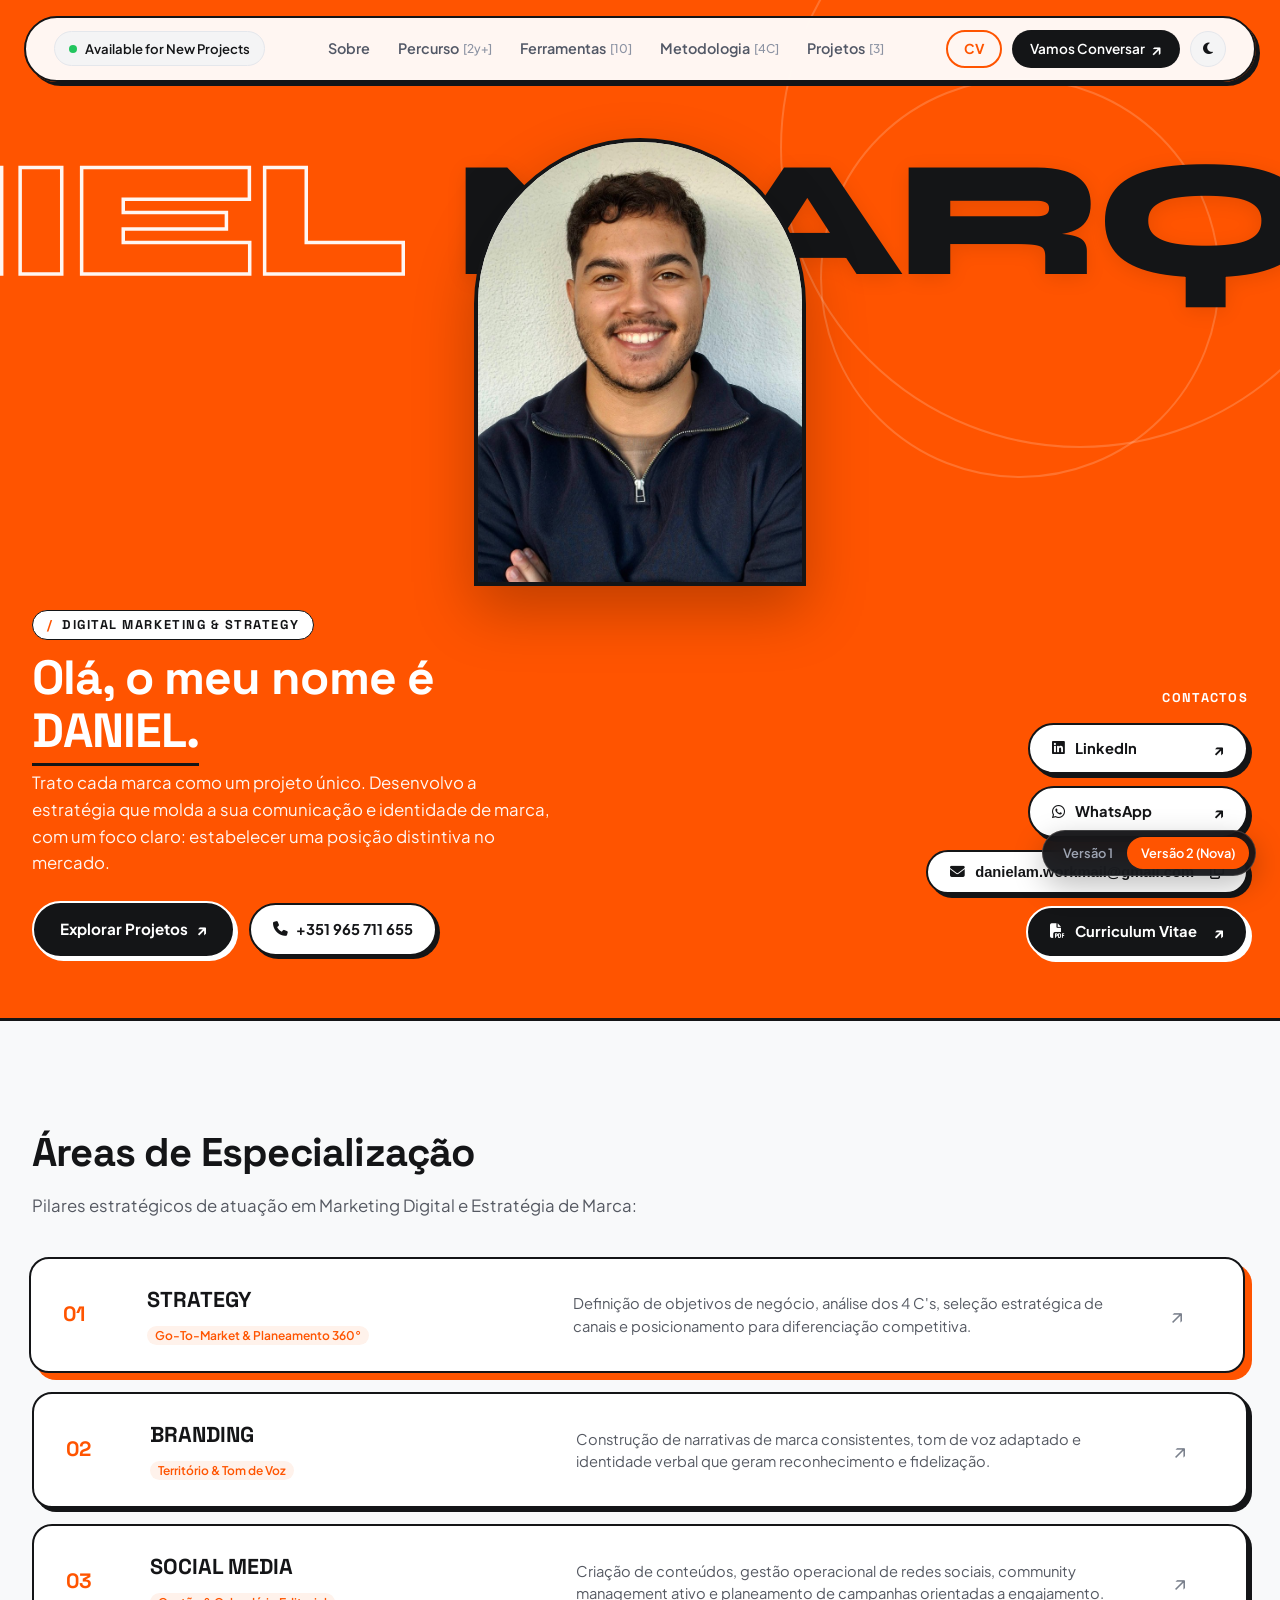
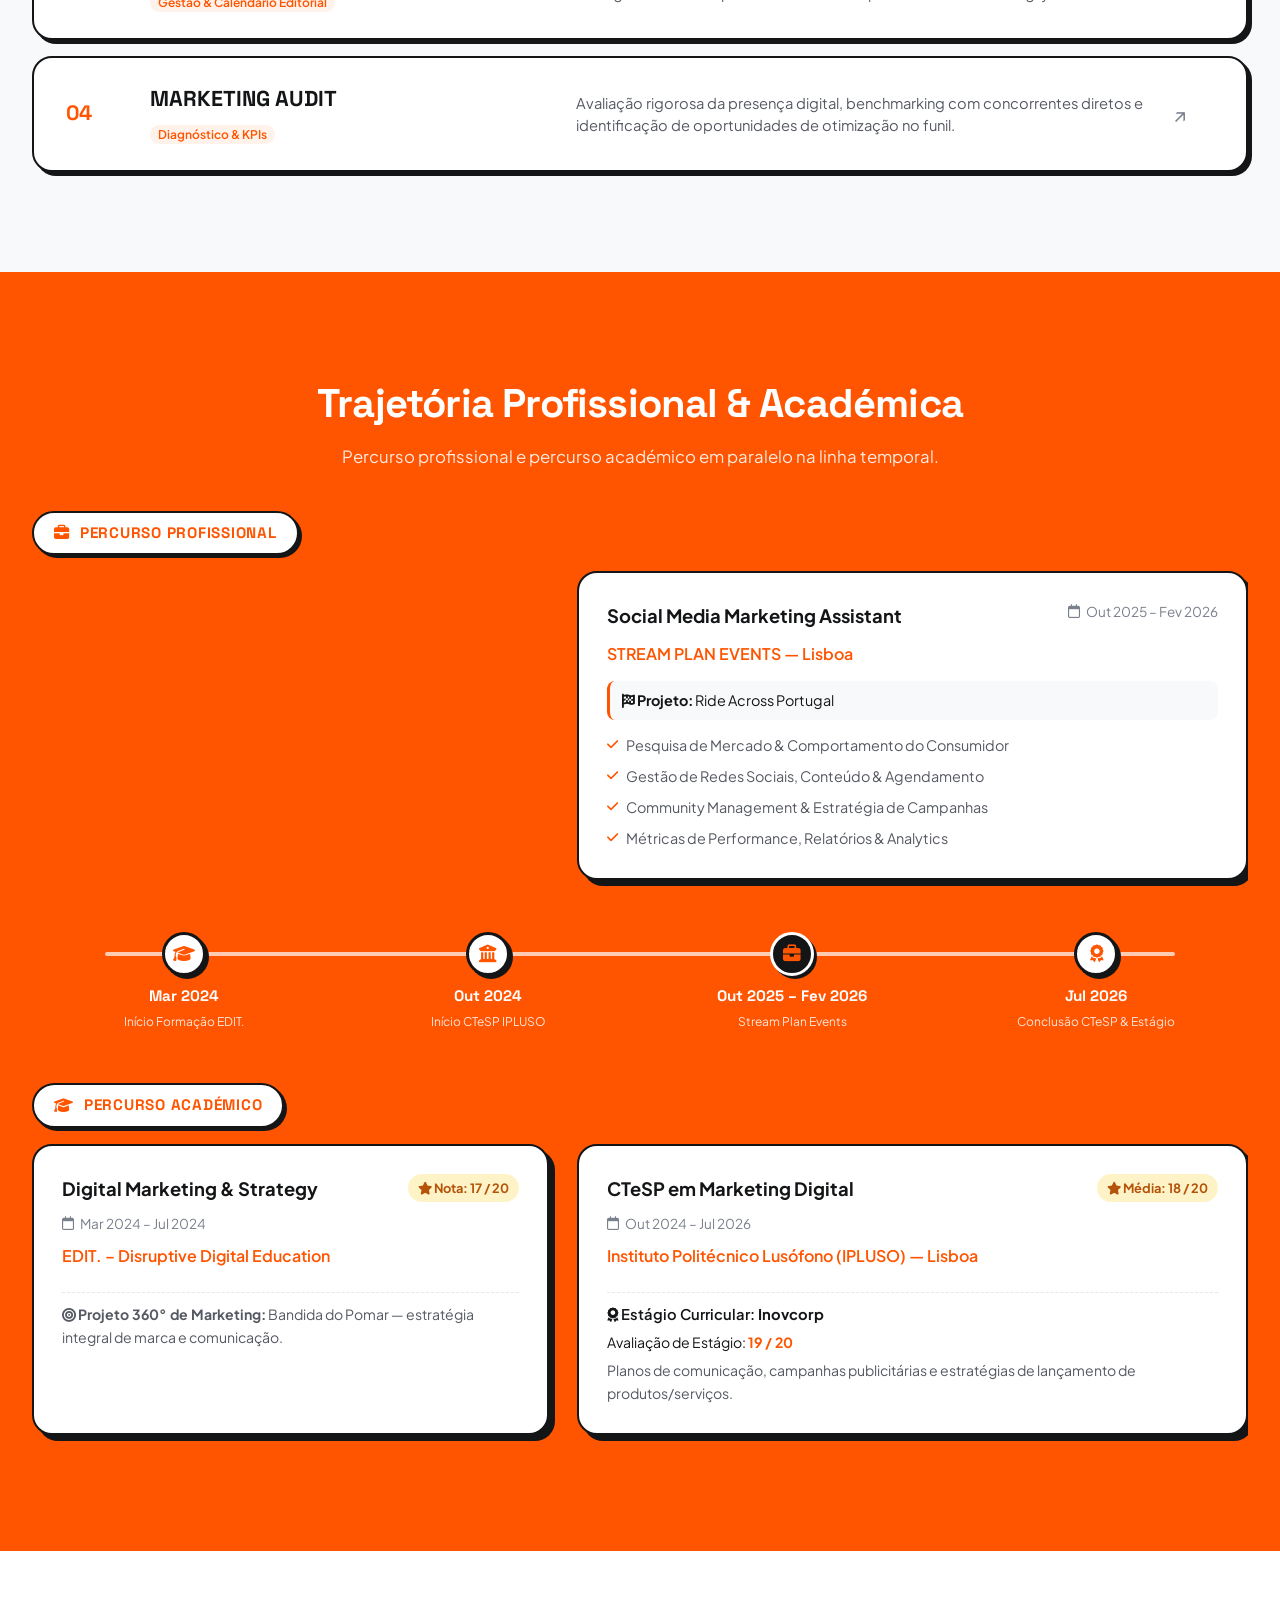
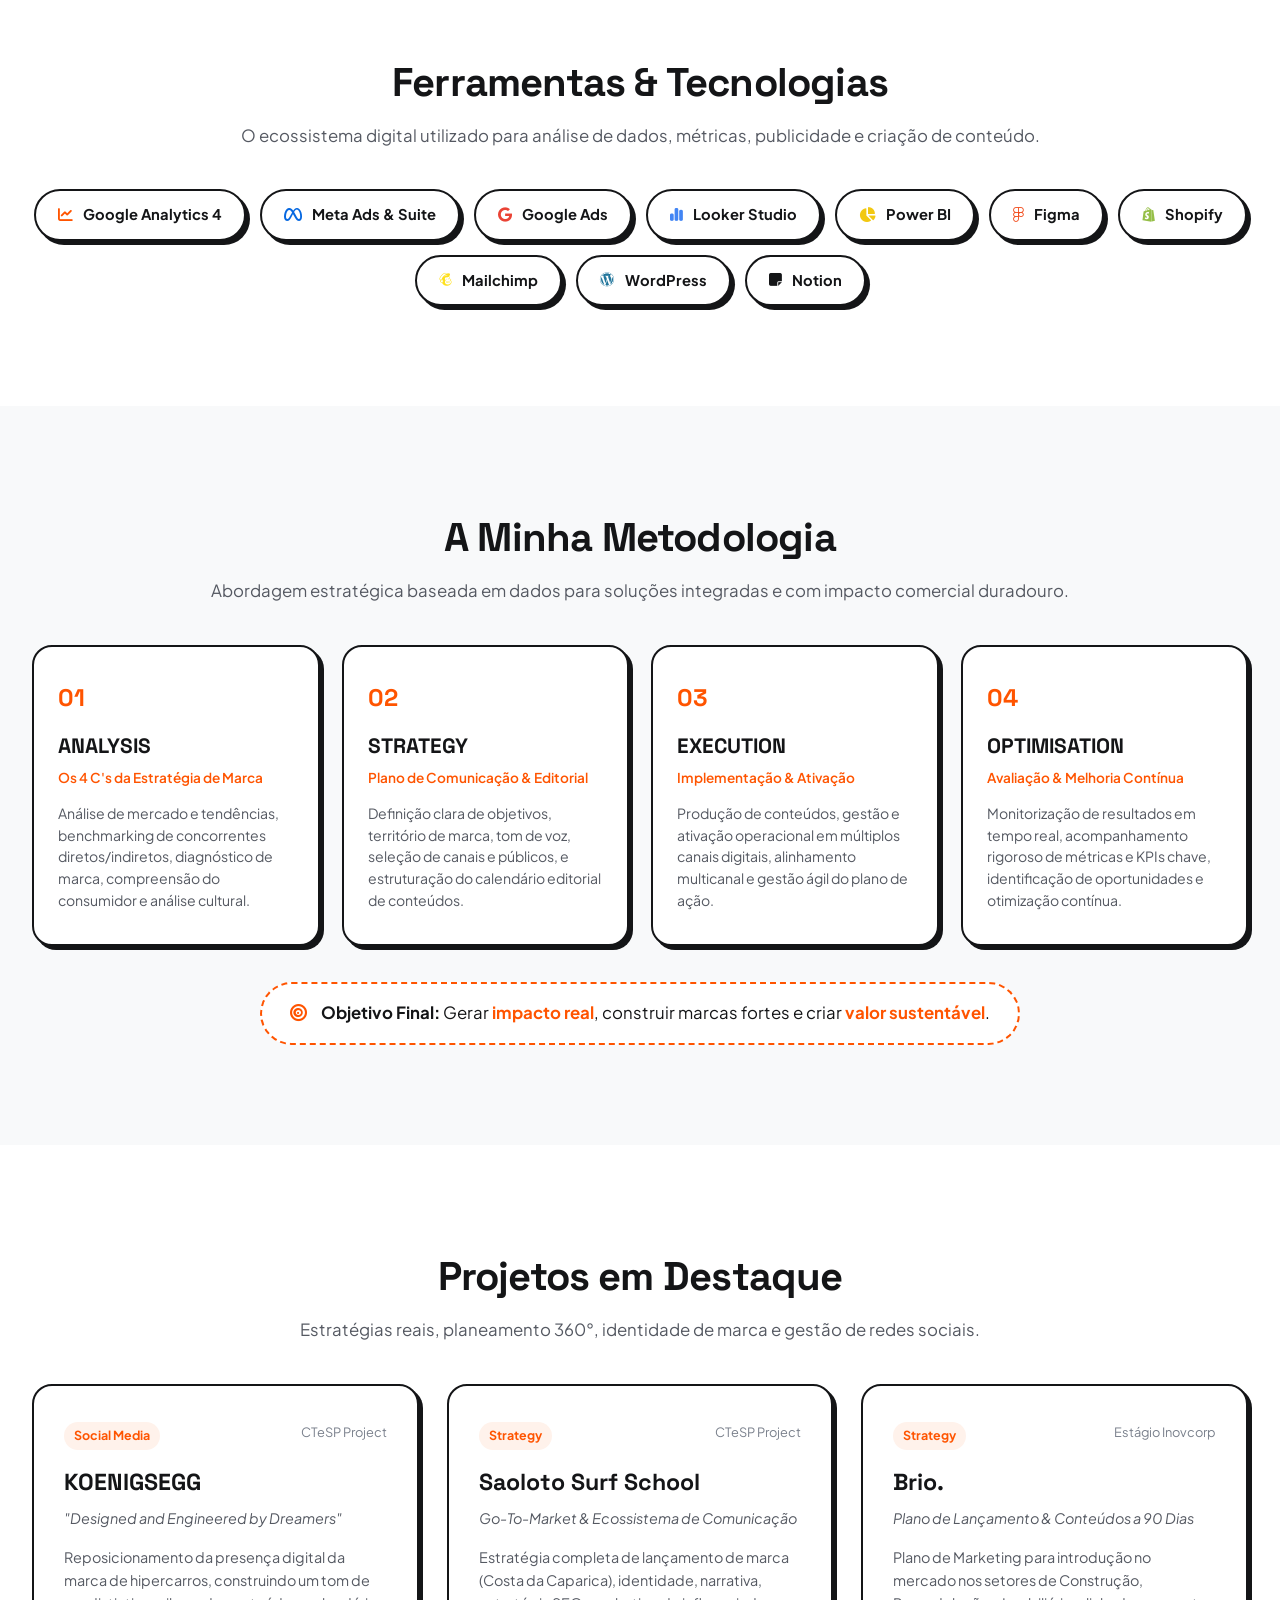
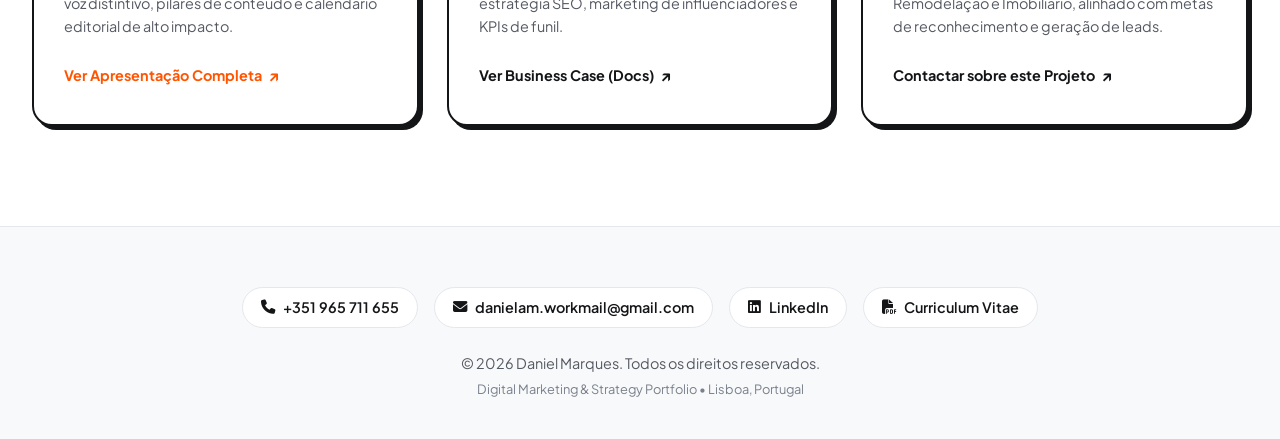
==== commit d63d5671: "Update V2: full-width layout with vibrant orange hero background and Dribbble entrance structure" ====
--- a/v2.html
+++ b/v2.html
@@ -4,9 +4,9 @@
   <meta charset="UTF-8">
   <meta name="viewport" content="width=device-width, initial-scale=1.0">
   <title>Daniel Marques | Digital Marketing & Strategy (Versão 2)</title>
-  <meta name="description" content="Portfólio de Marketing Digital e Estratégia de Daniel Marques — Edição Editorial Inspirada em Dribbble.">
-
-  <!-- Google Fonts: Space Grotesk & Plus Jakarta Sans & Syne -->
+  <meta name="description" content="Portfólio de Marketing Digital e Estratégia de Daniel Marques — Versão 2 Full Width Dribbble Style.">
+
+  <!-- Google Fonts -->
   <link rel="preconnect" href="https://fonts.googleapis.com">
   <link rel="preconnect" href="https://fonts.gstatic.com" crossorigin>
   <link href="https://fonts.googleapis.com/css2?family=Plus+Jakarta+Sans:wght@300;400;500;600;700;800&family=Space+Grotesk:wght@500;600;700;800&family=Syne:wght@700;800&display=swap" rel="stylesheet">
@@ -16,406 +16,464 @@
 
   <link rel="stylesheet" href="style-v2.css">
 </head>
-<body class="v2-body">
-
-  <!-- Floating Version Switcher (para comparar facilmente as duas versões) -->
+<body class="v2-fullwidth-body">
+
+  <!-- Floating Version Switcher (no canto para alternar entre V1 e V2) -->
   <aside class="version-dock" aria-label="Seletor de versão">
     <a href="index.html" class="version-tab" title="Ver versão anterior">Versão 1</a>
     <a href="v2.html" class="version-tab active" title="Versão atual Dribbble">Versão 2 (Nova)</a>
   </aside>
 
-  <!-- Outer Floating Canvas Frame (Inspirado no Dribbble de Dymas Alfin) -->
-  <div class="canvas-wrapper">
-    <div class="canvas-container">
-
-      <!-- ================= FLOATING HEADER DOCK ================= -->
-      <header class="dribbble-header" id="v2-header">
+  <!-- ================= FLOATING HEADER DOCK ================= -->
+  <header class="dribbble-header" id="v2-header">
+    <div class="header-inner">
+      
+      <!-- Left: Status Pill -->
+      <div class="header-status-pill">
+        <span class="status-emerald-dot"></span>
+        <span class="status-text">Available for New Projects</span>
+      </div>
+
+      <!-- Center: Navigation Links with Count Badges -->
+      <nav class="header-nav">
+        <ul class="header-nav-list">
+          <li><a href="#about" class="nav-item">Sobre</a></li>
+          <li><a href="#experience" class="nav-item">Percurso <span class="nav-count">[2y+]</span></a></li>
+          <li><a href="#tools" class="nav-item">Ferramentas <span class="nav-count">[10]</span></a></li>
+          <li><a href="#methodology" class="nav-item">Metodologia <span class="nav-count">[4C]</span></a></li>
+          <li><a href="#projects" class="nav-item">Projetos <span class="nav-count">[3]</span></a></li>
+        </ul>
+      </nav>
+
+      <!-- Right: Actions -->
+      <div class="header-actions">
+        <a href="https://canva.link/8r5ul8tiru9cutq" target="_blank" rel="noopener noreferrer" class="btn-cv-pill">
+          CV
+        </a>
+        <a href="mailto:danielam.workmail@gmail.com" class="btn-talk-pill">
+          Vamos Conversar <span class="arrow-up-right">↗</span>
+        </a>
+        <button id="v2-theme-toggle" class="btn-icon-circle" title="Alternar tema">
+          <i class="fa-solid fa-moon"></i>
+        </button>
+      </div>
+
+    </div>
+  </header>
+
+  <!-- ================= HERO SECTION (FULL WIDTH ORANGE + DRIBBLE STRUCTURE) ================= -->
+  <section class="v2-hero-orange" id="hero">
+    
+    <!-- Background Ambient Glow & Circular Rings -->
+    <div class="hero-bg-shapes">
+      <div class="bg-ring ring-1"></div>
+      <div class="bg-ring ring-2"></div>
+    </div>
+
+    <!-- Monumental Layered Typography (Full Screen Width) -->
+    <div class="hero-huge-typography" aria-hidden="true">
+      <span class="huge-word outline-word">DANIEL</span>
+      <span class="huge-word solid-word">MARQUES</span>
+    </div>
+
+    <!-- Central Creator Portrait Layer (Rising smoothly from bottom) -->
+    <div class="hero-creator-stage">
+      <div class="creator-arch-frame">
+        <img src="daniel_photo.jpg" alt="Daniel Marques" class="creator-cutout-img">
+        <div class="creator-arch-shadow"></div>
+      </div>
+    </div>
+
+    <!-- Bottom Content Row: Left Bio/Presentation + Right Contact Stack -->
+    <div class="hero-bottom-container">
+      <div class="hero-bottom-grid">
         
-        <!-- Left: Status Pill with pulsing emerald dot -->
-        <div class="header-status-pill">
-          <span class="status-emerald-dot"></span>
-          <span class="status-text">Available for New Projects</span>
-        </div>
-
-        <!-- Center: Minimal Navigation with Count Badges -->
-        <nav class="header-nav">
-          <ul class="header-nav-list">
-            <li><a href="#about" class="nav-item">Sobre</a></li>
-            <li><a href="#experience" class="nav-item">Percurso <span class="nav-count">[2y+]</span></a></li>
-            <li><a href="#tools" class="nav-item">Ferramentas <span class="nav-count">[10]</span></a></li>
-            <li><a href="#methodology" class="nav-item">Metodologia <span class="nav-count">[4C]</span></a></li>
-            <li><a href="#projects" class="nav-item">Projetos <span class="nav-count">[3]</span></a></li>
-          </ul>
-        </nav>
-
-        <!-- Right: Actions (CV + Let's Talk CTA) -->
-        <div class="header-actions">
-          <a href="https://canva.link/8r5ul8tiru9cutq" target="_blank" rel="noopener noreferrer" class="btn-cv-pill">
-            CV
+        <!-- Bottom Left: Apresentação -->
+        <div class="hero-bio-block">
+          <span class="role-kicker"><span class="kicker-slash">/</span> DIGITAL MARKETING & STRATEGY</span>
+          <h1 class="hero-role-title">Olá, o meu nome é <span class="text-underline">DANIEL.</span></h1>
+          <p class="hero-role-desc">
+            Trato cada marca como um projeto único. Desenvolvo a estratégia que molda a sua comunicação e identidade de marca, com um foco claro: estabelecer uma posição distintiva no mercado.
+          </p>
+          <div class="hero-actions-row">
+            <a href="#projects" class="btn-collaborate">
+              Explorar Projetos <span class="arrow-up-right">↗</span>
+            </a>
+            <a href="tel:+351965711655" class="btn-tel-pill">
+              <i class="fa-solid fa-phone"></i> +351 965 711 655
+            </a>
+          </div>
+        </div>
+
+        <!-- Bottom Right: Contactos em Stack Vertical (Estilo Dribbble) -->
+        <div class="hero-social-stack">
+          <span class="contact-stack-label">CONTACTOS</span>
+          
+          <a href="https://www.linkedin.com/in/daniel-amorim-marques-2092b6295/" target="_blank" rel="noopener noreferrer" class="social-pill">
+            <span class="pill-left"><i class="fa-brands fa-linkedin"></i> LinkedIn</span>
+            <span class="pill-arrow">↗</span>
           </a>
-          <a href="mailto:danielam.workmail@gmail.com" class="btn-talk-pill">
-            Vamos Conversar <span class="arrow-up-right">↗</span>
+
+          <a href="https://wa.me/351965711655" target="_blank" rel="noopener noreferrer" class="social-pill">
+            <span class="pill-left"><i class="fa-brands fa-whatsapp"></i> WhatsApp</span>
+            <span class="pill-arrow">↗</span>
           </a>
-          <button id="v2-theme-toggle" class="btn-icon-circle" title="Alternar tema">
-            <i class="fa-solid fa-moon"></i>
+
+          <button class="social-pill copy-btn" data-copy="danielam.workmail@gmail.com" title="Clique para copiar">
+            <span class="pill-left"><i class="fa-solid fa-envelope"></i> danielam.workmail@gmail.com</span>
+            <span class="pill-arrow"><i class="fa-regular fa-copy"></i></span>
           </button>
-        </div>
-
-      </header>
-
-      <!-- ================= HERO / ENTRANCE SECTION ================= -->
-      <section class="v2-hero-section" id="hero">
+
+          <a href="https://canva.link/8r5ul8tiru9cutq" target="_blank" rel="noopener noreferrer" class="social-pill highlight-pill">
+            <span class="pill-left"><i class="fa-solid fa-file-pdf"></i> Curriculum Vitae</span>
+            <span class="pill-arrow">↗</span>
+          </a>
+        </div>
+
+      </div>
+    </div>
+
+  </section>
+
+  <!-- ================= ABOUT & 4 PILLARS ================= -->
+  <section class="v2-section fullwidth-section bg-alt" id="about">
+    <div class="container-fw">
+      <div class="section-top-header">
+        <h2 class="editorial-title">Áreas de Especialização</h2>
+        <p class="section-sub">Pilares estratégicos de atuação em Marketing Digital e Estratégia de Marca:</p>
+      </div>
+
+      <div class="v2-pillars-accordion">
         
-        <!-- Giant Layered Background Typography -->
-        <div class="hero-huge-typography" aria-hidden="true">
-          <span class="huge-word outline-word">DANIEL</span>
-          <span class="huge-word solid-word">MARQUES</span>
-        </div>
-
-        <!-- Central Creator Portrait Layer (Slides smoothly from bottom) -->
-        <div class="hero-creator-stage">
-          <div class="creator-arch-frame">
-            <img src="daniel_photo.jpg" alt="Daniel Marques" class="creator-cutout-img">
-            <div class="creator-halo-glow"></div>
-          </div>
-        </div>
-
-        <!-- Hero Bottom Two-Column Content (Staggers in on load) -->
-        <div class="hero-bottom-grid">
-          
-          <!-- Bottom Left: Role, Bio & CTA -->
-          <div class="hero-bio-block">
-            <span class="role-kicker"><span class="kicker-slash">/</span> STRATEGY & MARKETING</span>
-            <h1 class="hero-role-title">Digital Marketing & Strategy</h1>
-            <p class="hero-role-desc">
-              Trato cada marca como um projeto único. Desenvolvo a estratégia que molda a sua comunicação e identidade, com um foco claro: estabelecer uma posição distintiva no mercado.
-            </p>
-            <div class="hero-actions-row">
-              <a href="#projects" class="btn-collaborate">
-                Explorar Projetos <span class="arrow-up-right">↗</span>
-              </a>
-              <a href="tel:+351965711655" class="btn-tel-pill">
-                <i class="fa-solid fa-phone"></i> +351 965 711 655
-              </a>
+        <div class="accordion-row active" data-pillar="strategy">
+          <div class="accordion-num">01</div>
+          <div class="accordion-name">
+            <h3>STRATEGY</h3>
+            <span class="accordion-badge">Go-To-Market & Planeamento 360°</span>
+          </div>
+          <p class="accordion-summary">
+            Definição de objetivos de negócio, análise dos 4 C's, seleção estratégica de canais e posicionamento para diferenciação competitiva.
+          </p>
+          <div class="accordion-action"><span class="row-arrow">↗</span></div>
+        </div>
+
+        <div class="accordion-row" data-pillar="branding">
+          <div class="accordion-num">02</div>
+          <div class="accordion-name">
+            <h3>BRANDING</h3>
+            <span class="accordion-badge">Território & Tom de Voz</span>
+          </div>
+          <p class="accordion-summary">
+            Construção de narrativas de marca consistentes, tom de voz adaptado e identidade verbal que geram reconhecimento e fidelização.
+          </p>
+          <div class="accordion-action"><span class="row-arrow">↗</span></div>
+        </div>
+
+        <div class="accordion-row" data-pillar="social">
+          <div class="accordion-num">03</div>
+          <div class="accordion-name">
+            <h3>SOCIAL MEDIA</h3>
+            <span class="accordion-badge">Gestão & Calendário Editorial</span>
+          </div>
+          <p class="accordion-summary">
+            Criação de conteúdos, gestão operacional de redes sociais, community management ativo e planeamento de campanhas orientadas a engajamento.
+          </p>
+          <div class="accordion-action"><span class="row-arrow">↗</span></div>
+        </div>
+
+        <div class="accordion-row" data-pillar="audit">
+          <div class="accordion-num">04</div>
+          <div class="accordion-name">
+            <h3>MARKETING AUDIT</h3>
+            <span class="accordion-badge">Diagnóstico & KPIs</span>
+          </div>
+          <p class="accordion-summary">
+            Avaliação rigorosa da presença digital, benchmarking com concorrentes diretos e identificação de oportunidades de otimização no funil.
+          </p>
+          <div class="accordion-action"><span class="row-arrow">↗</span></div>
+        </div>
+
+      </div>
+    </div>
+  </section>
+
+  <!-- ================= TIMELINE HORIZONTAL ================= -->
+  <section class="v2-section fullwidth-section bg-orange-solid" id="experience">
+    <div class="container-fw">
+      <div class="section-top-header text-center">
+        <h2 class="editorial-title text-white">Trajetória Profissional & Académica</h2>
+        <p class="section-sub text-white-88">Percurso profissional e percurso académico em paralelo na linha temporal.</p>
+      </div>
+
+      <div class="horizontal-timeline-wrapper">
+        <div class="horizontal-timeline">
+
+          <!-- TOP TRACK: PERCURSO PROFISSIONAL -->
+          <div class="timeline-track top-track">
+            <div class="track-header-row">
+              <span class="track-pill">
+                <i class="fa-solid fa-briefcase"></i> PERCURSO PROFISSIONAL
+              </span>
             </div>
-          </div>
-
-          <!-- Bottom Right: Vertical Social Pills Stack -->
-          <div class="hero-social-stack">
-            <a href="https://www.linkedin.com/in/daniel-amorim-marques-2092b6295/" target="_blank" rel="noopener noreferrer" class="social-pill">
-              <i class="fa-brands fa-linkedin"></i>
-              <span>LinkedIn</span>
-              <span class="pill-arrow">↗</span>
+
+            <div class="track-content-row">
+              <div class="h-card-spacer"></div>
+
+              <!-- Stream Plan Events Card -->
+              <div class="h-card professional-card">
+                <div class="h-card-header">
+                  <span class="role-badge">Social Media Marketing Assistant</span>
+                  <span class="time-badge"><i class="fa-regular fa-calendar"></i> Out 2025 – Fev 2026</span>
+                </div>
+                <h4 class="company-title">STREAM PLAN EVENTS — Lisboa</h4>
+                <p class="project-tag"><i class="fa-solid fa-flag-checkered"></i> <strong>Projeto:</strong> Ride Across Portugal</p>
+                <ul class="duties-list compact">
+                  <li><i class="fa-solid fa-check"></i> Pesquisa de Mercado & Comportamento do Consumidor</li>
+                  <li><i class="fa-solid fa-check"></i> Gestão de Redes Sociais, Conteúdo & Agendamento</li>
+                  <li><i class="fa-solid fa-check"></i> Community Management & Estratégia de Campanhas</li>
+                  <li><i class="fa-solid fa-check"></i> Métricas de Performance, Relatórios & Analytics</li>
+                </ul>
+              </div>
+            </div>
+          </div>
+
+          <!-- CENTRAL CHRONOLOGICAL AXIS -->
+          <div class="timeline-axis-container">
+            <div class="axis-line"></div>
+            <div class="axis-points-row">
+              
+              <div class="axis-node-item">
+                <div class="node-marker"><i class="fa-solid fa-graduation-cap"></i></div>
+                <span class="node-year">Mar 2024</span>
+                <span class="node-hint">Início Formação EDIT.</span>
+              </div>
+
+              <div class="axis-node-item">
+                <div class="node-marker"><i class="fa-solid fa-building-columns"></i></div>
+                <span class="node-year">Out 2024</span>
+                <span class="node-hint">Início CTeSP IPLUSO</span>
+              </div>
+
+              <div class="axis-node-item highlight-node">
+                <div class="node-marker"><i class="fa-solid fa-briefcase"></i></div>
+                <span class="node-year">Out 2025 – Fev 2026</span>
+                <span class="node-hint">Stream Plan Events</span>
+              </div>
+
+              <div class="axis-node-item">
+                <div class="node-marker"><i class="fa-solid fa-award"></i></div>
+                <span class="node-year">Jul 2026</span>
+                <span class="node-hint">Conclusão CTeSP & Estágio</span>
+              </div>
+
+            </div>
+          </div>
+
+          <!-- BOTTOM TRACK: PERCURSO ACADÉMICO -->
+          <div class="timeline-track bottom-track">
+            <div class="track-header-row">
+              <span class="track-pill">
+                <i class="fa-solid fa-graduation-cap"></i> PERCURSO ACADÉMICO
+              </span>
+            </div>
+
+            <div class="track-content-row academic-row">
+              
+              <!-- Academic Card 1: EDIT. -->
+              <div class="h-card academic-card">
+                <div class="h-card-header">
+                  <span class="role-badge">Digital Marketing & Strategy</span>
+                  <span class="grade-pill"><i class="fa-solid fa-star"></i> Nota: 17 / 20</span>
+                </div>
+                <span class="time-badge"><i class="fa-regular fa-calendar"></i> Mar 2024 – Jul 2024</span>
+                <h4 class="company-title">EDIT. – Disruptive Digital Education</h4>
+                <div class="academic-highlight">
+                  <p class="highlight-text"><i class="fa-solid fa-bullseye"></i> <strong>Projeto 360° de Marketing:</strong> Bandida do Pomar — estratégia integral de marca e comunicação.</p>
+                </div>
+              </div>
+
+              <!-- Academic Card 2: IPLUSO -->
+              <div class="h-card academic-card">
+                <div class="h-card-header">
+                  <span class="role-badge">CTeSP em Marketing Digital</span>
+                  <span class="grade-pill"><i class="fa-solid fa-star"></i> Média: 18 / 20</span>
+                </div>
+                <span class="time-badge"><i class="fa-regular fa-calendar"></i> Out 2024 – Jul 2026</span>
+                <h4 class="company-title">Instituto Politécnico Lusófono (IPLUSO) — Lisboa</h4>
+                <div class="academic-highlight">
+                  <div class="highlight-badge">
+                    <i class="fa-solid fa-award"></i> Estágio Curricular: <strong>Inovcorp</strong>
+                  </div>
+                  <p class="grade-note">Avaliação de Estágio: <strong class="text-orange">19 / 20</strong></p>
+                  <p class="highlight-text">Planos de comunicação, campanhas publicitárias e estratégias de lançamento de produtos/serviços.</p>
+                </div>
+              </div>
+
+            </div>
+          </div>
+
+        </div>
+      </div>
+    </div>
+  </section>
+
+  <!-- ================= TOOLS & TECH STACK ================= -->
+  <section class="v2-section fullwidth-section bg-main" id="tools">
+    <div class="container-fw">
+      <div class="section-top-header text-center">
+        <h2 class="editorial-title">Ferramentas & Tecnologias</h2>
+        <p class="section-sub">O ecossistema digital utilizado para análise de dados, métricas, publicidade e criação de conteúdo.</p>
+      </div>
+
+      <div class="v2-tools-pills-row">
+        <span class="tech-pill"><i class="fa-solid fa-chart-line text-orange"></i> Google Analytics 4</span>
+        <span class="tech-pill"><i class="fa-brands fa-meta" style="color:#0668E1;"></i> Meta Ads & Suite</span>
+        <span class="tech-pill"><i class="fa-brands fa-google" style="color:#EA4335;"></i> Google Ads</span>
+        <span class="tech-pill"><i class="fa-solid fa-chart-simple" style="color:#4285F4;"></i> Looker Studio</span>
+        <span class="tech-pill"><i class="fa-solid fa-chart-pie" style="color:#F2C811;"></i> Power BI</span>
+        <span class="tech-pill"><i class="fa-brands fa-figma" style="color:#F24E1E;"></i> Figma</span>
+        <span class="tech-pill"><i class="fa-brands fa-shopify" style="color:#96BF48;"></i> Shopify</span>
+        <span class="tech-pill"><i class="fa-brands fa-mailchimp" style="color:#FFE01B;"></i> Mailchimp</span>
+        <span class="tech-pill"><i class="fa-brands fa-wordpress" style="color:#21759B;"></i> WordPress</span>
+        <span class="tech-pill"><i class="fa-solid fa-note-sticky"></i> Notion</span>
+      </div>
+    </div>
+  </section>
+
+  <!-- ================= METHODOLOGY ================= -->
+  <section class="v2-section fullwidth-section bg-alt" id="methodology">
+    <div class="container-fw">
+      <div class="section-top-header text-center">
+        <h2 class="editorial-title">A Minha Metodologia</h2>
+        <p class="section-sub">Abordagem estratégica baseada em dados para soluções integradas e com impacto comercial duradouro.</p>
+      </div>
+
+      <div class="v2-methodology-steps">
+        <div class="step-card">
+          <span class="step-index">01</span>
+          <h3 class="step-heading">ANALYSIS</h3>
+          <p class="step-subheading">Os 4 C's da Estratégia de Marca</p>
+          <p class="step-body">
+            Análise de mercado e tendências, benchmarking de concorrentes diretos/indiretos, diagnóstico de marca, compreensão do consumidor e análise cultural.
+          </p>
+        </div>
+
+        <div class="step-card">
+          <span class="step-index">02</span>
+          <h3 class="step-heading">STRATEGY</h3>
+          <p class="step-subheading">Plano de Comunicação & Editorial</p>
+          <p class="step-body">
+            Definição clara de objetivos, território de marca, tom de voz, seleção de canais e públicos, e estruturação do calendário editorial de conteúdos.
+          </p>
+        </div>
+
+        <div class="step-card">
+          <span class="step-index">03</span>
+          <h3 class="step-heading">EXECUTION</h3>
+          <p class="step-subheading">Implementação & Ativação</p>
+          <p class="step-body">
+            Produção de conteúdos, gestão e ativação operacional em múltiplos canais digitais, alinhamento multicanal e gestão ágil do plano de ação.
+          </p>
+        </div>
+
+        <div class="step-card">
+          <span class="step-index">04</span>
+          <h3 class="step-heading">OPTIMISATION</h3>
+          <p class="step-subheading">Avaliação & Melhoria Contínua</p>
+          <p class="step-body">
+            Monitorização de resultados em tempo real, acompanhamento rigoroso de métricas e KPIs chave, identificação de oportunidades e otimização contínua.
+          </p>
+        </div>
+      </div>
+
+      <div class="v2-goal-card">
+        <i class="fa-solid fa-bullseye text-orange"></i>
+        <span><strong>Objetivo Final:</strong> Gerar <strong class="text-orange">impacto real</strong>, construir marcas fortes e criar <strong class="text-orange">valor sustentável</strong>.</span>
+      </div>
+    </div>
+  </section>
+
+  <!-- ================= PROJECTS ================= -->
+  <section class="v2-section fullwidth-section bg-main" id="projects">
+    <div class="container-fw">
+      <div class="section-top-header text-center">
+        <h2 class="editorial-title">Projetos em Destaque</h2>
+        <p class="section-sub">Estratégias reais, planeamento 360°, identidade de marca e gestão de redes sociais.</p>
+      </div>
+
+      <div class="v2-projects-grid">
+        
+        <!-- Project 1: KOENIGSEGG -->
+        <article class="v2-project-card">
+          <div class="project-tag-row">
+            <span class="p-discipline">Social Media</span>
+            <span class="p-type">CTeSP Project</span>
+          </div>
+          <h3 class="p-title">KOENIGSEGG</h3>
+          <p class="p-quote"><em>"Designed and Engineered by Dreamers"</em></p>
+          <p class="p-desc">
+            Reposicionamento da presença digital da marca de hipercarros, construindo um tom de voz distintivo, pilares de conteúdo e calendário editorial de alto impacto.
+          </p>
+          <div class="p-actions">
+            <a href="https://canva.link/9htzv8b2qjcw25u" target="_blank" rel="noopener noreferrer" class="p-btn-primary">
+              Ver Apresentação Completa <span class="arrow-up-right">↗</span>
             </a>
-            <a href="https://wa.me/351965711655" target="_blank" rel="noopener noreferrer" class="social-pill">
-              <i class="fa-brands fa-whatsapp"></i>
-              <span>WhatsApp</span>
-              <span class="pill-arrow">↗</span>
+          </div>
+        </article>
+
+        <!-- Project 2: SAOLOTO SURF SCHOOL -->
+        <article class="v2-project-card">
+          <div class="project-tag-row">
+            <span class="p-discipline">Strategy</span>
+            <span class="p-type">CTeSP Project</span>
+          </div>
+          <h3 class="p-title">Saoloto Surf School</h3>
+          <p class="p-quote"><em>Go-To-Market & Ecossistema de Comunicação</em></p>
+          <p class="p-desc">
+            Estratégia completa de lançamento de marca (Costa da Caparica), identidade, narrativa, estratégia SEO, marketing de influenciadores e KPIs de funil.
+          </p>
+          <div class="p-actions">
+            <a href="https://docs.google.com/document/d/1nyJL0La-Y9aVfhH8O77bKwNDdBvpBbzNKygbAtj7XVI/edit?usp=sharing" target="_blank" rel="noopener noreferrer" class="p-btn-secondary">
+              Ver Business Case (Docs) <span class="arrow-up-right">↗</span>
             </a>
-            <button class="social-pill copy-btn" data-copy="danielam.workmail@gmail.com" title="Copiar email">
-              <i class="fa-solid fa-envelope"></i>
-              <span>Email</span>
-              <span class="pill-arrow"><i class="fa-regular fa-copy"></i></span>
-            </button>
-            <a href="https://canva.link/8r5ul8tiru9cutq" target="_blank" rel="noopener noreferrer" class="social-pill">
-              <i class="fa-solid fa-file-pdf"></i>
-              <span>Curriculum Vitae</span>
-              <span class="pill-arrow">↗</span>
+          </div>
+        </article>
+
+        <!-- Project 3: BRIO. -->
+        <article class="v2-project-card">
+          <div class="project-tag-row">
+            <span class="p-discipline">Strategy</span>
+            <span class="p-type">Estágio Inovcorp</span>
+          </div>
+          <h3 class="p-title">Brio.</h3>
+          <p class="p-quote"><em>Plano de Lançamento & Conteúdos a 90 Dias</em></p>
+          <p class="p-desc">
+            Plano de Marketing para introdução no mercado nos setores de Construção, Remodelação e Imobiliário, alinhado com metas de reconhecimento e geração de leads.
+          </p>
+          <div class="p-actions">
+            <a href="mailto:danielam.workmail@gmail.com" class="p-btn-secondary">
+              Contactar sobre este Projeto <span class="arrow-up-right">↗</span>
             </a>
           </div>
-
-        </div>
-
-      </section>
-
-      <!-- ================= SECTION: ABOUT & CORE PILLARS ================= -->
-      <section class="v2-section" id="about">
-        <div class="section-top-header">
-          <span class="section-tag-pill">/ ÁREAS DE ATUAÇÃO</span>
-          <h2 class="editorial-title">Core Pillars</h2>
-          <span class="ghost-watermark">SERVICES</span>
-        </div>
-
-        <div class="v2-pillars-accordion">
-          
-          <div class="accordion-row active" data-pillar="strategy">
-            <div class="accordion-num">01</div>
-            <div class="accordion-name">
-              <h3>STRATEGY</h3>
-              <span class="accordion-badge">Go-To-Market & Planeamento 360°</span>
-            </div>
-            <p class="accordion-summary">
-              Definição de objetivos de negócio, análise dos 4 C's, seleção estratégica de canais e posicionamento para diferenciação competitiva.
-            </p>
-            <div class="accordion-action"><span class="row-arrow">↗</span></div>
-          </div>
-
-          <div class="accordion-row" data-pillar="branding">
-            <div class="accordion-num">02</div>
-            <div class="accordion-name">
-              <h3>BRANDING</h3>
-              <span class="accordion-badge">Território & Tom de Voz</span>
-            </div>
-            <p class="accordion-summary">
-              Construção de narrativas de marca consistentes, tom de voz adaptado e identidade verbal que geram reconhecimento e fidelização.
-            </p>
-            <div class="accordion-action"><span class="row-arrow">↗</span></div>
-          </div>
-
-          <div class="accordion-row" data-pillar="social">
-            <div class="accordion-num">03</div>
-            <div class="accordion-name">
-              <h3>SOCIAL MEDIA</h3>
-              <span class="accordion-badge">Gestão & Calendário Editorial</span>
-            </div>
-            <p class="accordion-summary">
-              Criação de conteúdos, gestão operacional de redes sociais, community management ativo e planeamento de campanhas orientadas a engajamento.
-            </p>
-            <div class="accordion-action"><span class="row-arrow">↗</span></div>
-          </div>
-
-          <div class="accordion-row" data-pillar="audit">
-            <div class="accordion-num">04</div>
-            <div class="accordion-name">
-              <h3>MARKETING AUDIT</h3>
-              <span class="accordion-badge">Diagnóstico & KPIs</span>
-            </div>
-            <p class="accordion-summary">
-              Avaliação rigorosa da presença digital, benchmarking com concorrentes diretos e identificação de oportunidades de otimização no funil.
-            </p>
-            <div class="accordion-action"><span class="row-arrow">↗</span></div>
-          </div>
-
-        </div>
-      </section>
-
-      <!-- ================= SECTION: EXPERIENCE & ACADEMIC ================= -->
-      <section class="v2-section dark-card-section" id="experience">
-        <div class="section-top-header light">
-          <span class="section-tag-pill light">/ PERCURSO</span>
-          <h2 class="editorial-title text-white">Trajetória & Formação</h2>
-          <span class="ghost-watermark light">EXPERIENCE</span>
-        </div>
-
-        <div class="dark-experience-grid">
-          
-          <!-- Professional Experience Block -->
-          <div class="exp-block">
-            <div class="exp-block-header">
-              <span class="exp-type-pill"><i class="fa-solid fa-briefcase"></i> Experiência Profissional</span>
-              <span class="exp-date">Out 2025 – Fev 2026</span>
-            </div>
-            <h3 class="exp-title">Social Media Marketing Assistant</h3>
-            <h4 class="exp-company">STREAM PLAN EVENTS — Lisboa</h4>
-            <p class="exp-project"><i class="fa-solid fa-flag-checkered text-orange"></i> <strong>Projeto:</strong> Ride Across Portugal</p>
-            <ul class="exp-checklist">
-              <li>Pesquisa de Mercado & Comportamento do Consumidor</li>
-              <li>Gestão de Redes Sociais, Conteúdos e Calendário Editorial</li>
-              <li>Community Management & Estratégia de Campanhas</li>
-              <li>Métricas de Performance, Relatórios & Analytics</li>
-            </ul>
-          </div>
-
-          <!-- Academic Background Block -->
-          <div class="exp-block">
-            <div class="exp-block-header">
-              <span class="exp-type-pill"><i class="fa-solid fa-graduation-cap"></i> Formação Académica</span>
-              <span class="exp-date">2024 – 2026</span>
-            </div>
-
-            <!-- Degree 1 -->
-            <div class="academic-item">
-              <div class="academic-item-top">
-                <h4 class="academic-degree">CTeSP em Marketing Digital</h4>
-                <span class="academic-grade">Média: 18 / 20</span>
-              </div>
-              <p class="academic-school">Instituto Politécnico Lusófono (IPLUSO) — Lisboa</p>
-              <p class="academic-internship">
-                <i class="fa-solid fa-award text-orange"></i> Estágio Curricular: <strong>Inovcorp</strong> (Avaliação: <strong>19 / 20</strong>)
-              </p>
-            </div>
-
-            <div class="academic-divider"></div>
-
-            <!-- Degree 2 -->
-            <div class="academic-item">
-              <div class="academic-item-top">
-                <h4 class="academic-degree">Digital Marketing & Strategy</h4>
-                <span class="academic-grade">Nota: 17 / 20</span>
-              </div>
-              <p class="academic-school">EDIT. – Disruptive Digital Education</p>
-              <p class="academic-note">Projeto 360° de Marketing: Bandida do Pomar</p>
-            </div>
-
-          </div>
-
-        </div>
-      </section>
-
-      <!-- ================= SECTION: METHODOLOGY (4 C'S) ================= -->
-      <section class="v2-section" id="methodology">
-        <div class="section-top-header">
-          <span class="section-tag-pill">/ METODOLOGIA</span>
-          <h2 class="editorial-title">Como Eu Trabalho</h2>
-          <span class="ghost-watermark">PROCESS</span>
-        </div>
-
-        <div class="v2-methodology-steps">
-          
-          <div class="step-card">
-            <span class="step-index">01</span>
-            <h3 class="step-heading">ANALYSIS</h3>
-            <p class="step-subheading">Os 4 C's da Estratégia de Marca</p>
-            <p class="step-body">
-              Análise de mercado, benchmarking de concorrentes, diagnóstico de posicionamento de marca, necessidades dos consumidores e contexto cultural.
-            </p>
-          </div>
-
-          <div class="step-card">
-            <span class="step-index">02</span>
-            <h3 class="step-heading">STRATEGY</h3>
-            <p class="step-subheading">Plano de Comunicação & Editorial</p>
-            <p class="step-body">
-              Definição de objetivos, posicionamento, mensagens-chave, seleção criteriosa de canais e criação do calendário editorial estruturado.
-            </p>
-          </div>
-
-          <div class="step-card">
-            <span class="step-index">03</span>
-            <h3 class="step-heading">EXECUTION</h3>
-            <p class="step-subheading">Implementação & Ativação</p>
-            <p class="step-body">
-              Criação de conteúdos, gestão operacional nos canais digitais, alinhamento multicanal e monitorização contínua do plano de ação.
-            </p>
-          </div>
-
-          <div class="step-card">
-            <span class="step-index">04</span>
-            <h3 class="step-heading">OPTIMISATION</h3>
-            <p class="step-subheading">Avaliação & Melhoria Contínua</p>
-            <p class="step-body">
-              Acompanhamento de KPIs em tempo real, deteção de pontos de melhoria e ajustes estratégicos para maximizar o retorno e sustentabilidade.
-            </p>
-          </div>
-
-        </div>
-
-        <div class="v2-goal-card">
-          <i class="fa-solid fa-bullseye text-orange"></i>
-          <span><strong>Objetivo Final:</strong> Gerar <strong class="text-orange">impacto real</strong>, construir marcas fortes e criar <strong class="text-orange">valor sustentável</strong>.</span>
-        </div>
-      </section>
-
-      <!-- ================= SECTION: TOOLS ================= -->
-      <section class="v2-section" id="tools">
-        <div class="section-top-header">
-          <span class="section-tag-pill">/ FERRAMENTAS</span>
-          <h2 class="editorial-title">Stack & Tecnologias</h2>
-          <span class="ghost-watermark">TOOLS</span>
-        </div>
-
-        <div class="v2-tools-pills-row">
-          <span class="tech-pill"><i class="fa-solid fa-chart-line text-orange"></i> Google Analytics 4</span>
-          <span class="tech-pill"><i class="fa-brands fa-meta" style="color:#0668E1;"></i> Meta Ads & Suite</span>
-          <span class="tech-pill"><i class="fa-brands fa-google" style="color:#EA4335;"></i> Google Ads</span>
-          <span class="tech-pill"><i class="fa-solid fa-chart-simple" style="color:#4285F4;"></i> Looker Studio</span>
-          <span class="tech-pill"><i class="fa-solid fa-chart-pie" style="color:#F2C811;"></i> Power BI</span>
-          <span class="tech-pill"><i class="fa-brands fa-figma" style="color:#F24E1E;"></i> Figma</span>
-          <span class="tech-pill"><i class="fa-brands fa-shopify" style="color:#96BF48;"></i> Shopify</span>
-          <span class="tech-pill"><i class="fa-brands fa-mailchimp" style="color:#FFE01B;"></i> Mailchimp</span>
-          <span class="tech-pill"><i class="fa-brands fa-wordpress" style="color:#21759B;"></i> WordPress</span>
-          <span class="tech-pill"><i class="fa-solid fa-note-sticky"></i> Notion</span>
-        </div>
-      </section>
-
-      <!-- ================= SECTION: PROJECTS ================= -->
-      <section class="v2-section" id="projects">
-        <div class="section-top-header">
-          <span class="section-tag-pill">/ PROJETOS</span>
-          <h2 class="editorial-title">Selected Work</h2>
-          <span class="ghost-watermark">WORK</span>
-        </div>
-
-        <div class="v2-projects-grid">
-          
-          <!-- Project 1: KOENIGSEGG -->
-          <article class="v2-project-card">
-            <div class="project-tag-row">
-              <span class="p-discipline">Social Media</span>
-              <span class="p-type">CTeSP Project</span>
-            </div>
-            <h3 class="p-title">KOENIGSEGG</h3>
-            <p class="p-quote"><em>"Designed and Engineered by Dreamers"</em></p>
-            <p class="p-desc">
-              Reposicionamento da presença digital da marca de hipercarros, construindo um tom de voz distintivo, pilares de conteúdo e calendário editorial de alto impacto.
-            </p>
-            <div class="p-actions">
-              <a href="https://canva.link/9htzv8b2qjcw25u" target="_blank" rel="noopener noreferrer" class="p-btn-primary">
-                Ver Apresentação Completa <span class="arrow-up-right">↗</span>
-              </a>
-            </div>
-          </article>
-
-          <!-- Project 2: SAOLOTO SURF SCHOOL -->
-          <article class="v2-project-card">
-            <div class="project-tag-row">
-              <span class="p-discipline">Strategy</span>
-              <span class="p-type">CTeSP Project</span>
-            </div>
-            <h3 class="p-title">Saoloto Surf School</h3>
-            <p class="p-quote"><em>Go-To-Market & Ecossistema de Comunicação</em></p>
-            <p class="p-desc">
-              Estratégia completa de lançamento de marca (Costa da Caparica), identidade, narrativa, estratégia SEO, marketing de influenciadores e KPIs de funil.
-            </p>
-            <div class="p-actions">
-              <a href="https://docs.google.com/document/d/1nyJL0La-Y9aVfhH8O77bKwNDdBvpBbzNKygbAtj7XVI/edit?usp=sharing" target="_blank" rel="noopener noreferrer" class="p-btn-secondary">
-                Ver Business Case (Docs) <span class="arrow-up-right">↗</span>
-              </a>
-            </div>
-          </article>
-
-          <!-- Project 3: BRIO. -->
-          <article class="v2-project-card">
-            <div class="project-tag-row">
-              <span class="p-discipline">Strategy</span>
-              <span class="p-type">Estágio Inovcorp</span>
-            </div>
-            <h3 class="p-title">Brio.</h3>
-            <p class="p-quote"><em>Plano de Lançamento & Conteúdos a 90 Dias</em></p>
-            <p class="p-desc">
-              Plano de Marketing para introdução no mercado nos setores de Construção, Remodelação e Imobiliário, alinhado com metas de reconhecimento e geração de leads.
-            </p>
-            <div class="p-actions">
-              <a href="mailto:danielam.workmail@gmail.com" class="p-btn-secondary">
-                Contactar sobre este Projeto <span class="arrow-up-right">↗</span>
-              </a>
-            </div>
-          </article>
-
-        </div>
-      </section>
-
-      <!-- ================= EDITORIAL FOOTER ================= -->
-      <footer class="v2-footer">
-        <div class="v2-footer-content">
-          <div class="footer-left">
-            <span class="footer-name">DANIEL MARQUES</span>
-            <p class="footer-bio">Digital Marketing & Strategy • Lisboa, Portugal</p>
-          </div>
-          <div class="footer-links">
-            <a href="tel:+351965711655">+351 965 711 655</a>
-            <a href="mailto:danielam.workmail@gmail.com">danielam.workmail@gmail.com</a>
-            <a href="https://www.linkedin.com/in/daniel-amorim-marques-2092b6295/" target="_blank" rel="noopener noreferrer">LinkedIn ↗</a>
-            <a href="https://canva.link/8r5ul8tiru9cutq" target="_blank" rel="noopener noreferrer">CV ↗</a>
-          </div>
-        </div>
-        <div class="v2-footer-bottom">
-          <p>© 2026 Daniel Marques. Todos os direitos reservados.</p>
-        </div>
-      </footer>
-
-    </div><!-- /.canvas-container -->
-  </div><!-- /.canvas-wrapper -->
+        </article>
+
+      </div>
+    </div>
+  </section>
+
+  <!-- ================= CLEAN MINIMAL FOOTER ================= -->
+  <footer class="v2-clean-footer">
+    <div class="container-fw">
+      <div class="footer-links-row">
+        <a href="tel:+351965711655"><i class="fa-solid fa-phone"></i> +351 965 711 655</a>
+        <a href="mailto:danielam.workmail@gmail.com"><i class="fa-solid fa-envelope"></i> danielam.workmail@gmail.com</a>
+        <a href="https://www.linkedin.com/in/daniel-amorim-marques-2092b6295/" target="_blank" rel="noopener noreferrer"><i class="fa-brands fa-linkedin"></i> LinkedIn</a>
+        <a href="https://canva.link/8r5ul8tiru9cutq" target="_blank" rel="noopener noreferrer"><i class="fa-solid fa-file-pdf"></i> Curriculum Vitae</a>
+      </div>
+      <p class="footer-copy">© 2026 Daniel Marques. Todos os direitos reservados.</p>
+      <p class="footer-sub">Digital Marketing & Strategy Portfolio • Lisboa, Portugal</p>
+    </div>
+  </footer>
 
   <!-- Toast Notification -->
   <div id="toast" class="toast">Email copiado para a área de transferência!</div>
--- a/style-v2.css
+++ b/style-v2.css
@@ -1,7 +1,6 @@
 /* ==========================================================================
-   DANIEL MARQUES - PORTFOLIO V2 (DRIBBLE-INSPIRED EDITORIAL EDITION)
-   Inspired by Dymas Alfin's Award-Winning Portfolio Animations
-   Theme: Minimalist Editorial Depth with Tangerine Orange Accent (#FF5400)
+   DANIEL MARQUES - PORTFOLIO V2 (FULL-WIDTH DRIBBLE-INSPIRED EDITORIAL EDITION)
+   Theme: Full Width with Tangerine Orange (#FF5400), Bold Typography & Dribbble Stack
    ========================================================================== */
 
 :root {
@@ -9,44 +8,35 @@
   --primary-hover: #e04a00;
   --primary-subtle: #FFF2EB;
   
-  --bg-backdrop: #E8EBF0;
-  --canvas-bg: #FFFFFF;
-  --card-bg: #FFFFFF;
-  --surface-alt: #F8F9FA;
+  --bg-main: #FFFFFF;
+  --bg-alt: #F8F9FA;
+  --bg-orange: #FF5400;
   
-  --dark-section-bg: #111317;
-  --dark-card-surface: #1A1D24;
-  
-  --text-primary: #0F1115;
-  --text-secondary: #525866;
-  --text-muted: #868C98;
-  
+  --text-dark: #141517;
+  --text-muted: #555962;
+  --text-light: #7A808C;
   --border-light: #E4E7EC;
-  --border-dark: #0F1115;
+  --border-dark: #141517;
   
   --font-main: 'Plus Jakarta Sans', -apple-system, BlinkMacSystemFont, sans-serif;
   --font-display: 'Space Grotesk', sans-serif;
   --font-headline: 'Syne', 'Space Grotesk', sans-serif;
   
   --radius-dock: 9999px;
-  --radius-card: 24px;
-  --radius-canvas: 28px;
+  --radius-card: 20px;
+  --radius-sm: 8px;
   
   --ease-spring: cubic-bezier(0.16, 1, 0.3, 1);
+  --shadow-brutal: 4px 4px 0px #141517;
 }
 
 [data-theme="dark"] {
-  --bg-backdrop: #090A0D;
-  --canvas-bg: #12141A;
-  --card-bg: #1A1D24;
-  --surface-alt: #1F222B;
-  
-  --text-primary: #F4F5F7;
-  --text-secondary: #9DA4B2;
-  --text-muted: #6E7583;
-  
+  --bg-main: #0E0F12;
+  --bg-alt: #16181D;
+  --text-dark: #F4F5F7;
+  --text-muted: #A0A5B1;
+  --text-light: #7A808C;
   --border-light: #2A2E38;
-  --border-dark: #F4F5F7;
 }
 
 /* Reset & Box Sizing */
@@ -61,14 +51,16 @@
   font-size: 16px;
 }
 
-body.v2-body {
+body.v2-fullwidth-body {
   font-family: var(--font-main);
-  background-color: var(--bg-backdrop);
-  color: var(--text-primary);
+  background-color: var(--bg-main);
+  color: var(--text-dark);
   line-height: 1.6;
   -webkit-font-smoothing: antialiased;
-  padding: 20px;
-  min-height: 100vh;
+  width: 100%;
+  overflow-x: hidden;
+  padding: 0;
+  margin: 0;
 }
 
 a {
@@ -79,6 +71,15 @@
 
 .text-orange { color: var(--primary) !important; }
 .text-white { color: #FFFFFF !important; }
+.text-white-88 { color: rgba(255, 255, 255, 0.88) !important; }
+.text-center { text-align: center; }
+
+.container-fw {
+  width: 100%;
+  max-width: 1280px;
+  margin: 0 auto;
+  padding: 0 32px;
+}
 
 /* ==========================================================================
    VERSION DOCK (FLOATING SELECTOR)
@@ -116,45 +117,29 @@
 }
 
 /* ==========================================================================
-   CANVAS CONTAINER
-   ========================================================================== */
-.canvas-wrapper {
-  max-width: 1340px;
-  margin: 0 auto;
-}
-
-.canvas-container {
-  background: var(--canvas-bg);
-  border-radius: var(--radius-canvas);
-  box-shadow: 0 24px 64px rgba(0, 0, 0, 0.08);
-  border: 1px solid var(--border-light);
-  overflow: hidden;
-  position: relative;
-  transition: background 0.3s;
-}
-
-/* ==========================================================================
-   HEADER DOCK
+   HEADER DOCK (FLOATING OVER THE FULL-WIDTH ORANGE HERO)
    ========================================================================== */
 .dribbble-header {
   position: sticky;
   top: 16px;
   z-index: 100;
+  width: 100%;
+  padding: 0 24px;
+}
+
+.header-inner {
+  max-width: 1280px;
+  margin: 0 auto;
   display: flex;
   align-items: center;
   justify-content: space-between;
-  padding: 14px 28px;
-  margin: 16px 20px 0 20px;
-  background: rgba(255, 255, 255, 0.85);
+  padding: 12px 28px;
+  background: rgba(255, 255, 255, 0.95);
   backdrop-filter: blur(16px);
   border-radius: var(--radius-dock);
-  border: 1px solid var(--border-light);
-  box-shadow: 0 4px 20px rgba(0,0,0,0.04);
+  border: 2px solid var(--border-dark);
+  box-shadow: 4px 4px 0px var(--border-dark);
   animation: headerSlideDown 0.8s var(--ease-spring) forwards;
-}
-
-[data-theme="dark"] .dribbble-header {
-  background: rgba(18, 20, 26, 0.85);
 }
 
 @keyframes headerSlideDown {
@@ -166,13 +151,13 @@
   display: inline-flex;
   align-items: center;
   gap: 8px;
-  background: var(--surface-alt);
+  background: #F4F4F5;
   border: 1px solid var(--border-light);
   border-radius: var(--radius-dock);
   padding: 6px 14px;
   font-size: 0.82rem;
   font-weight: 600;
-  color: var(--text-primary);
+  color: #141517;
 }
 
 .status-emerald-dot {
@@ -203,7 +188,7 @@
 .nav-item {
   font-size: 0.9rem;
   font-weight: 600;
-  color: var(--text-secondary);
+  color: #525866;
   display: flex;
   align-items: center;
   gap: 4px;
@@ -216,7 +201,7 @@
 .nav-count {
   font-size: 0.75rem;
   font-weight: 500;
-  color: var(--text-muted);
+  color: #8C93A3;
 }
 
 .header-actions {
@@ -228,12 +213,12 @@
 .btn-cv-pill {
   display: inline-flex;
   align-items: center;
-  padding: 6px 14px;
-  border-radius: var(--radius-dock);
-  border: 1.5px solid var(--primary);
-  color: var(--primary);
-  font-weight: 700;
-  font-size: 0.82rem;
+  padding: 6px 16px;
+  border-radius: var(--radius-dock);
+  border: 2px solid var(--primary);
+  color: var(--primary);
+  font-weight: 700;
+  font-size: 0.85rem;
   transition: all 0.2s;
 }
 
@@ -246,8 +231,8 @@
   display: inline-flex;
   align-items: center;
   gap: 6px;
-  background: var(--text-primary);
-  color: var(--canvas-bg);
+  background: #141517;
+  color: #FFFFFF;
   padding: 8px 18px;
   border-radius: var(--radius-dock);
   font-weight: 600;
@@ -257,20 +242,12 @@
 
 .btn-talk-pill:hover {
   background: var(--primary);
-  color: #FFFFFF;
   transform: translateY(-2px);
 }
 
 .arrow-up-right {
   font-size: 1rem;
   line-height: 1;
-  transition: transform 0.2s;
-}
-
-.btn-talk-pill:hover .arrow-up-right,
-.btn-collaborate:hover .arrow-up-right,
-.social-pill:hover .pill-arrow {
-  transform: translate(2px, -2px);
 }
 
 .btn-icon-circle {
@@ -280,9 +257,9 @@
   display: flex;
   align-items: center;
   justify-content: center;
-  background: var(--surface-alt);
+  background: #F4F4F5;
   border: 1px solid var(--border-light);
-  color: var(--text-primary);
+  color: #141517;
   cursor: pointer;
   transition: all 0.2s;
 }
@@ -294,27 +271,62 @@
 }
 
 /* ==========================================================================
-   HERO / ENTRANCE SECTION (DRIBBLE HERO WITH DEPTH LAYERING)
+   HERO SECTION (FULL WIDTH VIBRANT ORANGE + DRIBBLE STRUCTURE)
    ========================================================================== */
-.v2-hero-section {
+.v2-hero-orange {
   position: relative;
-  padding: 40px 36px 60px 36px;
-  min-height: 720px;
+  background: #FF5400;
+  width: 100%;
+  min-height: 94vh;
+  margin-top: -68px; /* header sits gracefully on top */
+  padding-top: 100px;
+  padding-bottom: 60px;
   display: flex;
   flex-direction: column;
   justify-content: space-between;
   overflow: hidden;
-}
-
-/* Monumental Layered Background Typography */
+  border-bottom: 3px solid #141517;
+}
+
+.hero-bg-shapes {
+  position: absolute;
+  top: 0;
+  left: 0;
+  right: 0;
+  bottom: 0;
+  pointer-events: none;
+}
+
+.bg-ring {
+  position: absolute;
+  border-radius: 50%;
+  border: 2px solid rgba(255, 255, 255, 0.18);
+}
+
+.ring-1 {
+  width: 600px;
+  height: 600px;
+  top: -150px;
+  right: -100px;
+}
+
+.ring-2 {
+  width: 400px;
+  height: 400px;
+  top: 80px;
+  right: 60px;
+}
+
+/* Monumental Typography (Full Width Stretch) */
 .hero-huge-typography {
   position: absolute;
-  top: 10%;
+  top: 14%;
   left: 0;
   right: 0;
+  width: 100%;
   display: flex;
   justify-content: center;
-  gap: clamp(16px, 3vw, 40px);
+  gap: clamp(16px, 4vw, 80px);
   user-select: none;
   pointer-events: none;
   z-index: 1;
@@ -328,7 +340,7 @@
 
 .huge-word {
   font-family: var(--font-headline);
-  font-size: clamp(3.8rem, 11vw, 10.5rem);
+  font-size: clamp(4.5rem, 13vw, 12.5rem);
   font-weight: 800;
   letter-spacing: -0.04em;
   line-height: 0.95;
@@ -336,21 +348,22 @@
 
 .outline-word {
   color: transparent;
-  -webkit-text-stroke: 2.5px var(--text-primary);
-  opacity: 0.85;
+  -webkit-text-stroke: 3.5px #FFFFFF;
+  opacity: 0.95;
 }
 
 .solid-word {
-  color: var(--text-primary);
-}
-
-/* Creator Cutout Portrait Layer */
+  color: #141517; /* Solid Dark Charcoal for striking contrast over orange */
+  text-shadow: 0 4px 20px rgba(0,0,0,0.1);
+}
+
+/* Creator Portrait Center Stage */
 .hero-creator-stage {
   position: relative;
   z-index: 3;
   display: flex;
   justify-content: center;
-  margin-top: 60px;
+  margin-top: 40px;
   animation: creatorSlideUp 1.1s var(--ease-spring) forwards;
 }
 
@@ -361,13 +374,13 @@
 
 .creator-arch-frame {
   position: relative;
-  width: clamp(260px, 26vw, 340px);
-  height: clamp(330px, 33vw, 430px);
-  border-radius: 170px 170px 0 0;
+  width: clamp(260px, 26vw, 360px);
+  height: clamp(340px, 35vw, 470px);
+  border-radius: 180px 180px 0 0;
   overflow: hidden;
-  border: 4px solid var(--border-dark);
-  box-shadow: 0 20px 50px rgba(0,0,0,0.15);
-  background: var(--surface-alt);
+  border: 4.5px solid #141517;
+  box-shadow: 0 24px 60px rgba(0,0,0,0.25);
+  background: #FFFFFF;
 }
 
 .creator-cutout-img {
@@ -383,27 +396,22 @@
   transform: scale(1.04);
 }
 
-.creator-halo-glow {
-  position: absolute;
-  top: -40px;
-  left: 50%;
-  transform: translateX(-50%);
-  width: 320px;
-  height: 320px;
-  background: radial-gradient(circle, rgba(255, 84, 0, 0.22) 0%, transparent 70%);
-  pointer-events: none;
-  z-index: -1;
-}
-
-/* Bottom Two-Column Grid */
-.hero-bottom-grid {
+/* Bottom Grid (Left: Presentation | Right: Contact Stack) */
+.hero-bottom-container {
+  width: 100%;
+  max-width: 1320px;
+  margin: 0 auto;
+  padding: 0 32px;
   position: relative;
   z-index: 5;
+}
+
+.hero-bottom-grid {
   display: flex;
   justify-content: space-between;
   align-items: flex-end;
-  gap: 32px;
-  margin-top: 30px;
+  gap: 40px;
+  margin-top: 24px;
   animation: contentStagger 0.9s 0.25s var(--ease-spring) both;
 }
 
@@ -412,8 +420,9 @@
   to { opacity: 1; transform: translateY(0); }
 }
 
+/* Bottom Left: Bio / Presentation */
 .hero-bio-block {
-  max-width: 440px;
+  max-width: 520px;
 }
 
 .role-kicker {
@@ -421,36 +430,46 @@
   font-size: 0.8rem;
   font-weight: 700;
   letter-spacing: 0.12em;
-  color: var(--primary);
+  color: #141517;
+  background: #FFFFFF;
+  padding: 4px 14px;
+  border-radius: var(--radius-dock);
+  border: 1.5px solid #141517;
   display: inline-block;
-  margin-bottom: 8px;
+  margin-bottom: 12px;
 }
 
 .kicker-slash {
-  color: var(--text-muted);
+  color: var(--primary);
   margin-right: 4px;
 }
 
 .hero-role-title {
   font-family: var(--font-display);
-  font-size: clamp(1.8rem, 3.2vw, 2.4rem);
-  font-weight: 700;
+  font-size: clamp(2.2rem, 3.8vw, 3rem);
+  font-weight: 800;
   letter-spacing: -0.02em;
-  line-height: 1.15;
+  line-height: 1.1;
+  color: #FFFFFF;
   margin-bottom: 12px;
 }
 
+.text-underline {
+  border-bottom: 3px solid #141517;
+  padding-bottom: 2px;
+}
+
 .hero-role-desc {
-  font-size: 0.95rem;
-  color: var(--text-secondary);
+  font-size: 1.05rem;
+  color: rgba(255, 255, 255, 0.95);
   line-height: 1.6;
-  margin-bottom: 20px;
+  margin-bottom: 24px;
 }
 
 .hero-actions-row {
   display: flex;
   align-items: center;
-  gap: 12px;
+  gap: 14px;
   flex-wrap: wrap;
 }
 
@@ -458,136 +477,145 @@
   display: inline-flex;
   align-items: center;
   gap: 8px;
-  background: #111317;
+  background: #141517;
   color: #FFFFFF;
-  padding: 12px 24px;
-  border-radius: var(--radius-dock);
-  font-weight: 600;
-  font-size: 0.92rem;
+  padding: 14px 26px;
+  border-radius: var(--radius-dock);
+  font-weight: 700;
+  font-size: 0.95rem;
+  border: 2px solid #FFFFFF;
+  box-shadow: 3px 3px 0px #FFFFFF;
   transition: all 0.25s var(--ease-spring);
 }
 
 .btn-collaborate:hover {
-  background: var(--primary);
-  transform: translateY(-2px);
-  box-shadow: 0 8px 20px rgba(255, 84, 0, 0.3);
+  transform: translate(-2px, -2px);
+  box-shadow: 5px 5px 0px #FFFFFF;
+  background: #000000;
 }
 
 .btn-tel-pill {
   display: inline-flex;
   align-items: center;
   gap: 8px;
-  background: var(--surface-alt);
-  color: var(--text-secondary);
-  padding: 11px 18px;
-  border-radius: var(--radius-dock);
-  border: 1px solid var(--border-light);
-  font-size: 0.88rem;
-  font-weight: 600;
+  background: #FFFFFF;
+  color: #141517;
+  padding: 13px 22px;
+  border-radius: var(--radius-dock);
+  border: 2px solid #141517;
+  font-size: 0.92rem;
+  font-weight: 700;
+  box-shadow: 3px 3px 0px #141517;
 }
 
 .btn-tel-pill:hover {
-  color: var(--primary);
-  border-color: var(--primary);
-}
-
-/* Vertical Social Stack */
+  transform: translate(-2px, -2px);
+  box-shadow: 5px 5px 0px #141517;
+  color: var(--primary);
+}
+
+/* Bottom Right: Vertical Social / Contact Stack (Dribbble Style) */
 .hero-social-stack {
   display: flex;
   flex-direction: column;
-  gap: 10px;
+  gap: 12px;
   align-items: flex-end;
+}
+
+.contact-stack-label {
+  font-family: var(--font-display);
+  font-size: 0.8rem;
+  font-weight: 800;
+  letter-spacing: 0.1em;
+  color: #FFFFFF;
+  margin-bottom: 2px;
 }
 
 .social-pill {
   display: inline-flex;
   align-items: center;
-  gap: 12px;
-  padding: 8px 18px;
-  border-radius: var(--radius-dock);
-  background: var(--surface-alt);
-  border: 1px solid var(--border-light);
-  font-size: 0.85rem;
-  font-weight: 600;
-  color: var(--text-primary);
-  min-width: 170px;
   justify-content: space-between;
+  gap: 16px;
+  padding: 11px 22px;
+  border-radius: var(--radius-dock);
+  background: #FFFFFF;
+  color: #141517;
+  border: 2px solid #141517;
+  box-shadow: var(--shadow-brutal);
+  font-size: 0.92rem;
+  font-weight: 700;
+  min-width: 220px;
   cursor: pointer;
   transition: all 0.2s var(--ease-spring);
 }
 
+.pill-left {
+  display: flex;
+  align-items: center;
+  gap: 10px;
+}
+
 .social-pill:hover {
-  background: var(--canvas-bg);
-  border-color: var(--primary);
-  color: var(--primary);
-  transform: translateX(-4px);
-  box-shadow: 0 4px 14px rgba(0,0,0,0.06);
+  transform: translate(-3px, -3px);
+  box-shadow: 6px 6px 0px #141517;
+  color: var(--primary);
+}
+
+.social-pill.highlight-pill {
+  background: #141517;
+  color: #FFFFFF;
+  border-color: #FFFFFF;
+  box-shadow: 4px 4px 0px #FFFFFF;
+}
+
+.social-pill.highlight-pill:hover {
+  background: #000000;
+  transform: translate(-3px, -3px);
+  box-shadow: 6px 6px 0px #FFFFFF;
+  color: #FF5400;
 }
 
 .pill-arrow {
-  color: var(--text-muted);
-  font-size: 0.9rem;
+  font-size: 1rem;
+  color: inherit;
   transition: transform 0.2s;
 }
 
+.social-pill:hover .pill-arrow {
+  transform: translate(2px, -2px);
+}
+
 /* ==========================================================================
-   GENERAL V2 SECTIONS & GHOST WATERMARK
+   FULL-WIDTH SECTIONS
    ========================================================================== */
-.v2-section {
-  padding: 80px 48px;
-  border-top: 1px solid var(--border-light);
-  position: relative;
-}
+.fullwidth-section {
+  width: 100%;
+  padding: 100px 0;
+}
+
+.bg-main { background-color: var(--bg-main); }
+.bg-alt { background-color: var(--bg-alt); }
+.bg-orange-solid { background-color: #FF5400; color: #FFFFFF; }
 
 .section-top-header {
-  position: relative;
-  margin-bottom: 48px;
-}
-
-.section-tag-pill {
-  font-family: var(--font-display);
-  font-size: 0.8rem;
-  font-weight: 700;
-  letter-spacing: 0.1em;
-  color: var(--primary);
-  display: inline-block;
-  margin-bottom: 8px;
-}
-
-.section-tag-pill.light {
-  color: #FFA578;
+  margin-bottom: 40px;
 }
 
 .editorial-title {
   font-family: var(--font-display);
-  font-size: 2.6rem;
-  font-weight: 700;
-  letter-spacing: -0.03em;
-  position: relative;
-  z-index: 2;
-}
-
-.ghost-watermark {
-  position: absolute;
-  top: -24px;
-  right: 0;
-  font-family: var(--font-headline);
-  font-size: clamp(3.5rem, 8vw, 7rem);
-  font-weight: 800;
-  color: rgba(0, 0, 0, 0.03);
-  letter-spacing: -0.03em;
-  user-select: none;
-  pointer-events: none;
-  line-height: 1;
-  z-index: 1;
-}
-
-.ghost-watermark.light {
-  color: rgba(255, 255, 255, 0.04);
+  font-size: 2.5rem;
+  font-weight: 700;
+  letter-spacing: -0.02em;
+  margin-bottom: 8px;
+}
+
+.section-sub {
+  font-size: 1.05rem;
+  color: var(--text-muted);
 }
 
 /* ==========================================================================
-   CORE PILLARS (EDITORIAL ACCORDION ROWS)
+   4 PILLARS ACCORDION
    ========================================================================== */
 .v2-pillars-accordion {
   display: flex;
@@ -600,31 +628,31 @@
   grid-template-columns: 60px 1.4fr 2fr 40px;
   align-items: center;
   gap: 24px;
-  padding: 24px 28px;
-  border-radius: 16px;
-  background: var(--surface-alt);
-  border: 1px solid var(--border-light);
+  padding: 24px 32px;
+  border-radius: var(--radius-card);
+  background: #FFFFFF;
+  border: 2px solid var(--border-dark);
+  box-shadow: var(--shadow-brutal);
   transition: all 0.25s var(--ease-spring);
   cursor: pointer;
 }
 
 .accordion-row:hover, .accordion-row.active {
-  background: var(--canvas-bg);
-  border-color: var(--primary);
-  box-shadow: 0 8px 24px rgba(255, 84, 0, 0.08);
-  transform: translateY(-2px);
+  transform: translate(-3px, -3px);
+  box-shadow: 7px 7px 0px var(--primary);
+  border-color: var(--border-dark);
 }
 
 .accordion-num {
   font-family: var(--font-display);
   font-weight: 700;
-  font-size: 1.2rem;
+  font-size: 1.3rem;
   color: var(--primary);
 }
 
 .accordion-name h3 {
   font-family: var(--font-display);
-  font-size: 1.3rem;
+  font-size: 1.35rem;
   font-weight: 700;
   margin-bottom: 4px;
 }
@@ -632,182 +660,314 @@
 .accordion-badge {
   font-size: 0.75rem;
   font-weight: 600;
-  color: var(--text-muted);
+  color: var(--primary);
+  background: var(--primary-subtle);
+  padding: 2px 8px;
+  border-radius: var(--radius-dock);
 }
 
 .accordion-summary {
   font-size: 0.92rem;
-  color: var(--text-secondary);
+  color: var(--text-muted);
   line-height: 1.5;
 }
 
 .row-arrow {
-  font-size: 1.2rem;
+  font-size: 1.3rem;
+  color: var(--text-light);
+  transition: transform 0.2s;
+}
+
+.accordion-row:hover .row-arrow {
+  color: var(--primary);
+  transform: translate(3px, -3px);
+}
+
+/* ==========================================================================
+   TIMELINE HORIZONTAL (PARALELA)
+   ========================================================================== */
+.horizontal-timeline-wrapper {
+  margin-top: 36px;
+  overflow-x: auto;
+  padding-bottom: 16px;
+}
+
+.horizontal-timeline {
+  display: flex;
+  flex-direction: column;
+  gap: 24px;
+  min-width: 960px;
+}
+
+.track-header-row {
+  display: flex;
+  align-items: center;
+  margin-bottom: 16px;
+}
+
+.track-pill {
+  display: inline-flex;
+  align-items: center;
+  gap: 10px;
+  background: #FFFFFF;
+  color: #FF5400;
+  padding: 8px 20px;
+  border-radius: var(--radius-dock);
+  font-family: var(--font-display);
+  font-weight: 700;
+  font-size: 0.95rem;
+  letter-spacing: 0.05em;
+  border: 2px solid #141517;
+  box-shadow: 3px 3px 0px #141517;
+}
+
+.track-content-row {
+  display: grid;
+  grid-template-columns: 1fr 1.3fr;
+  gap: 28px;
+  align-items: stretch;
+}
+
+.track-content-row.academic-row {
+  grid-template-columns: 1fr 1.3fr;
+}
+
+.h-card-spacer {
+  display: flex;
+}
+
+.h-card {
+  background: #FFFFFF;
+  color: #141517;
+  padding: 28px;
+  border-radius: var(--radius-card);
+  border: 2.5px solid #141517;
+  box-shadow: 6px 6px 0px #141517;
+  transition: var(--transition);
+  display: flex;
+  flex-direction: column;
+}
+
+.h-card:hover {
+  transform: translateY(-4px);
+  box-shadow: 8px 8px 0px #141517;
+}
+
+.h-card-header {
+  display: flex;
+  justify-content: space-between;
+  align-items: flex-start;
+  gap: 12px;
+  margin-bottom: 10px;
+  flex-wrap: wrap;
+}
+
+.role-badge {
+  font-weight: 700;
+  font-size: 1.15rem;
+  color: #141517;
+}
+
+.time-badge {
+  font-size: 0.85rem;
+  color: var(--text-light);
+  display: inline-flex;
+  align-items: center;
+  gap: 6px;
+  margin-bottom: 8px;
+}
+
+.grade-pill {
+  background: #FEF3C7;
+  color: #B45309;
+  font-size: 0.8rem;
+  font-weight: 700;
+  padding: 4px 10px;
+  border-radius: var(--radius-dock);
+}
+
+.company-title {
+  font-size: 1rem;
+  color: var(--primary);
+  font-weight: 600;
+  margin-bottom: 14px;
+}
+
+.project-tag {
+  background: var(--bg-alt);
+  padding: 8px 12px;
+  border-radius: var(--radius-sm);
+  font-size: 0.9rem;
+  margin-bottom: 14px;
+  border-left: 3px solid var(--primary);
+}
+
+.duties-list.compact {
+  list-style: none;
+  display: flex;
+  flex-direction: column;
+  gap: 8px;
+}
+
+.duties-list.compact li {
+  font-size: 0.9rem;
   color: var(--text-muted);
-  transition: transform 0.2s;
-}
-
-.accordion-row:hover .row-arrow {
-  color: var(--primary);
-  transform: translate(3px, -3px);
-}
-
-/* ==========================================================================
-   DARK SECTION (EXPERIENCE & ACADEMIC INVERT CARD)
-   ========================================================================== */
-.dark-card-section {
-  background: var(--dark-section-bg);
-  color: #FFFFFF;
-}
-
-.dark-experience-grid {
+  display: flex;
+  align-items: center;
+  gap: 8px;
+}
+
+.duties-list.compact li i {
+  color: var(--primary);
+  font-size: 0.8rem;
+}
+
+.academic-highlight {
+  margin-top: 10px;
+  padding-top: 10px;
+  border-top: 1px dashed var(--border-light);
+}
+
+.highlight-badge {
+  font-weight: 600;
+  font-size: 0.92rem;
+  margin-bottom: 4px;
+}
+
+.grade-note {
+  font-size: 0.88rem;
+  margin-bottom: 6px;
+}
+
+.highlight-text {
+  font-size: 0.88rem;
+  color: var(--text-muted);
+}
+
+/* Central Chronological Axis */
+.timeline-axis-container {
+  position: relative;
+  padding: 16px 0;
+  margin: 12px 0;
+}
+
+.axis-line {
+  position: absolute;
+  top: 36px;
+  left: 6%;
+  right: 6%;
+  height: 4px;
+  background: rgba(255, 255, 255, 0.7);
+  border-radius: 2px;
+}
+
+.axis-points-row {
   display: grid;
-  grid-template-columns: 1fr 1fr;
-  gap: 36px;
+  grid-template-columns: repeat(4, 1fr);
   position: relative;
   z-index: 2;
-}
-
-.exp-block {
-  background: var(--dark-card-surface);
-  padding: 36px;
-  border-radius: var(--radius-card);
-  border: 1px solid rgba(255, 255, 255, 0.08);
-}
-
-.exp-block-header {
-  display: flex;
-  justify-content: space-between;
-  align-items: center;
-  margin-bottom: 20px;
-}
-
-.exp-type-pill {
+  text-align: center;
+}
+
+.axis-node-item {
+  display: flex;
+  flex-direction: column;
+  align-items: center;
+  gap: 4px;
+}
+
+.node-marker {
+  width: 44px;
+  height: 44px;
+  border-radius: 50%;
+  background: #FFFFFF;
+  color: #FF5400;
+  border: 3px solid #141517;
+  box-shadow: 3px 3px 0px #141517;
+  display: flex;
+  align-items: center;
+  justify-content: center;
+  font-size: 1.1rem;
+  margin-bottom: 4px;
+  transition: all 0.2s var(--ease-spring);
+}
+
+.axis-node-item:hover .node-marker {
+  transform: scale(1.15);
+}
+
+.highlight-node .node-marker {
+  background: #141517;
+  color: #FF5400;
+  border-color: #FFFFFF;
+}
+
+.node-year {
+  font-family: var(--font-display);
+  font-weight: 700;
+  font-size: 0.95rem;
+  color: #FFFFFF;
+}
+
+.node-hint {
+  font-size: 0.75rem;
+  color: rgba(255, 255, 255, 0.85);
+}
+
+/* ==========================================================================
+   TOOLS PILLS
+   ========================================================================== */
+.v2-tools-pills-row {
+  display: flex;
+  flex-wrap: wrap;
+  gap: 14px;
+  justify-content: center;
+  margin-top: 24px;
+}
+
+.tech-pill {
   display: inline-flex;
   align-items: center;
-  gap: 8px;
-  background: rgba(255, 84, 0, 0.15);
-  color: var(--primary);
-  padding: 6px 14px;
-  border-radius: var(--radius-dock);
-  font-size: 0.8rem;
-  font-weight: 700;
-}
-
-.exp-date {
-  font-size: 0.85rem;
-  color: #8C93A3;
-}
-
-.exp-title {
-  font-family: var(--font-display);
-  font-size: 1.35rem;
-  font-weight: 700;
-  margin-bottom: 6px;
-}
-
-.exp-company {
-  font-size: 0.95rem;
-  color: var(--primary);
-  font-weight: 600;
-  margin-bottom: 14px;
-}
-
-.exp-project {
-  background: rgba(255, 255, 255, 0.05);
-  padding: 10px 14px;
-  border-radius: 8px;
-  font-size: 0.9rem;
-  margin-bottom: 16px;
-}
-
-.exp-checklist {
-  list-style: none;
-  display: flex;
-  flex-direction: column;
   gap: 10px;
-}
-
-.exp-checklist li {
-  font-size: 0.9rem;
-  color: #B2B8C6;
-  position: relative;
-  padding-left: 20px;
-}
-
-.exp-checklist li::before {
-  content: "•";
-  position: absolute;
-  left: 4px;
-  color: var(--primary);
-  font-weight: bold;
-  font-size: 1.2rem;
-  line-height: 1;
-}
-
-/* Academic items in dark card */
-.academic-item-top {
-  display: flex;
-  justify-content: space-between;
-  align-items: center;
-  margin-bottom: 4px;
-}
-
-.academic-degree {
-  font-family: var(--font-display);
-  font-size: 1.15rem;
-  font-weight: 700;
-}
-
-.academic-grade {
-  background: rgba(254, 243, 199, 0.15);
-  color: #FCD34D;
-  padding: 4px 10px;
-  border-radius: var(--radius-dock);
-  font-size: 0.8rem;
-  font-weight: 700;
-}
-
-.academic-school {
-  font-size: 0.9rem;
-  color: #8C93A3;
-  margin-bottom: 8px;
-}
-
-.academic-internship, .academic-note {
-  font-size: 0.88rem;
-  color: #D1D5DB;
-}
-
-.academic-divider {
-  height: 1px;
-  background: rgba(255, 255, 255, 0.1);
-  margin: 24px 0;
+  background: #FFFFFF;
+  padding: 12px 22px;
+  border-radius: var(--radius-dock);
+  border: 2px solid var(--border-dark);
+  box-shadow: var(--shadow-brutal);
+  font-size: 0.92rem;
+  font-weight: 700;
+  color: var(--text-dark);
+  transition: all 0.2s var(--ease-spring);
+}
+
+.tech-pill:hover {
+  transform: translate(-3px, -3px);
+  box-shadow: 6px 6px 0px var(--primary);
+  border-color: var(--border-dark);
 }
 
 /* ==========================================================================
-   METHODOLOGY (4 STEPS EDITORIAL CARDS)
+   METHODOLOGY (4 STEPS CARDS)
    ========================================================================== */
 .v2-methodology-steps {
   display: grid;
   grid-template-columns: repeat(4, 1fr);
-  gap: 20px;
-  margin-bottom: 32px;
+  gap: 22px;
+  margin-bottom: 36px;
 }
 
 .step-card {
-  background: var(--surface-alt);
+  background: #FFFFFF;
   padding: 32px 24px;
-  border-radius: 18px;
-  border: 1px solid var(--border-light);
+  border-radius: var(--radius-card);
+  border: 2px solid var(--border-dark);
+  box-shadow: var(--shadow-brutal);
   transition: all 0.25s var(--ease-spring);
 }
 
 .step-card:hover {
-  background: var(--canvas-bg);
-  border-color: var(--primary);
-  transform: translateY(-4px);
-  box-shadow: 0 10px 24px rgba(0,0,0,0.06);
+  transform: translate(-3px, -3px);
+  box-shadow: 6px 6px 0px var(--primary);
 }
 
 .step-index {
@@ -821,22 +981,22 @@
 
 .step-heading {
   font-family: var(--font-display);
-  font-size: 1.25rem;
+  font-size: 1.3rem;
   font-weight: 700;
   margin-bottom: 4px;
 }
 
 .step-subheading {
-  font-size: 0.8rem;
+  font-size: 0.85rem;
   font-weight: 600;
   color: var(--primary);
-  margin-bottom: 12px;
+  margin-bottom: 14px;
 }
 
 .step-body {
   font-size: 0.88rem;
-  color: var(--text-secondary);
-  line-height: 1.5;
+  color: var(--text-muted);
+  line-height: 1.55;
 }
 
 .v2-goal-card {
@@ -844,44 +1004,13 @@
   align-items: center;
   justify-content: center;
   gap: 14px;
-  background: var(--primary-subtle);
-  border: 1px solid rgba(255, 84, 0, 0.2);
+  background: #FFFFFF;
+  border: 2px dashed var(--primary);
   border-radius: var(--radius-dock);
   padding: 16px 28px;
-  max-width: 720px;
+  max-width: 760px;
   margin: 0 auto;
   font-size: 1.05rem;
-}
-
-/* ==========================================================================
-   TOOLS PILLS
-   ========================================================================== */
-.v2-tools-pills-row {
-  display: flex;
-  flex-wrap: wrap;
-  gap: 12px;
-  justify-content: center;
-}
-
-.tech-pill {
-  display: inline-flex;
-  align-items: center;
-  gap: 8px;
-  background: var(--surface-alt);
-  padding: 10px 20px;
-  border-radius: var(--radius-dock);
-  border: 1px solid var(--border-light);
-  font-size: 0.92rem;
-  font-weight: 600;
-  color: var(--text-primary);
-  transition: all 0.2s var(--ease-spring);
-}
-
-.tech-pill:hover {
-  background: var(--canvas-bg);
-  border-color: var(--primary);
-  transform: translateY(-2px);
-  box-shadow: 0 4px 12px rgba(0,0,0,0.05);
 }
 
 /* ==========================================================================
@@ -894,20 +1023,19 @@
 }
 
 .v2-project-card {
-  background: var(--surface-alt);
+  background: #FFFFFF;
   padding: 36px 30px;
-  border-radius: 20px;
-  border: 1px solid var(--border-light);
+  border-radius: var(--radius-card);
+  border: 2px solid var(--border-dark);
+  box-shadow: var(--shadow-brutal);
   display: flex;
   flex-direction: column;
   transition: all 0.25s var(--ease-spring);
 }
 
 .v2-project-card:hover {
-  background: var(--canvas-bg);
-  border-color: var(--primary);
-  transform: translateY(-4px);
-  box-shadow: 0 12px 30px rgba(0,0,0,0.06);
+  transform: translate(-3px, -3px);
+  box-shadow: 6px 6px 0px var(--primary);
 }
 
 .project-tag-row {
@@ -927,7 +1055,7 @@
 
 .p-type {
   font-size: 0.8rem;
-  color: var(--text-muted);
+  color: var(--text-light);
 }
 
 .p-title {
@@ -945,7 +1073,7 @@
 
 .p-desc {
   font-size: 0.9rem;
-  color: var(--text-secondary);
+  color: var(--text-muted);
   line-height: 1.6;
   margin-bottom: 24px;
   flex-grow: 1;
@@ -955,8 +1083,8 @@
   display: inline-flex;
   align-items: center;
   gap: 6px;
-  font-size: 0.88rem;
-  font-weight: 600;
+  font-size: 0.9rem;
+  font-weight: 700;
 }
 
 .p-btn-primary {
@@ -967,65 +1095,59 @@
 }
 
 .p-btn-secondary {
-  color: var(--text-primary);
+  color: var(--text-dark);
 }
 .p-btn-secondary:hover {
   color: var(--primary);
 }
 
 /* ==========================================================================
-   FOOTER
+   CLEAN FOOTER
    ========================================================================== */
-.v2-footer {
-  padding: 48px;
-  background: var(--surface-alt);
+.v2-clean-footer {
+  padding: 60px 0 40px 0;
+  background: var(--bg-alt);
   border-top: 1px solid var(--border-light);
-}
-
-.v2-footer-content {
-  display: flex;
-  justify-content: space-between;
-  align-items: center;
-  margin-bottom: 28px;
+  text-align: center;
+}
+
+.footer-links-row {
+  display: flex;
+  justify-content: center;
+  gap: 16px;
   flex-wrap: wrap;
-  gap: 20px;
-}
-
-.footer-name {
-  font-family: var(--font-display);
-  font-weight: 800;
-  font-size: 1.2rem;
-  letter-spacing: -0.01em;
-}
-
-.footer-bio {
-  font-size: 0.88rem;
-  color: var(--text-muted);
-  margin-top: 4px;
-}
-
-.footer-links {
-  display: flex;
-  gap: 20px;
-  flex-wrap: wrap;
-}
-
-.footer-links a {
+  margin-bottom: 24px;
+}
+
+.footer-links-row a {
+  display: inline-flex;
+  align-items: center;
+  gap: 8px;
+  color: var(--text-dark);
+  padding: 8px 18px;
+  background: #FFFFFF;
+  border-radius: var(--radius-dock);
+  border: 1.5px solid var(--border-light);
   font-size: 0.9rem;
   font-weight: 600;
-  color: var(--text-secondary);
-}
-
-.footer-links a:hover {
-  color: var(--primary);
-}
-
-.v2-footer-bottom {
-  text-align: center;
+  transition: all 0.2s var(--ease-spring);
+}
+
+.footer-links-row a:hover {
+  color: var(--primary);
+  border-color: var(--primary);
+  transform: translateY(-2px);
+}
+
+.footer-copy {
+  font-size: 0.9rem;
+  color: var(--text-muted);
+  margin-bottom: 4px;
+}
+
+.footer-sub {
   font-size: 0.8rem;
-  color: var(--text-muted);
-  padding-top: 20px;
-  border-top: 1px solid var(--border-light);
+  color: var(--text-light);
 }
 
 /* Toast */
@@ -1034,7 +1156,7 @@
   bottom: 24px;
   left: 50%;
   transform: translateX(-50%) translateY(20px);
-  background: #111317;
+  background: #141517;
   color: #FFFFFF;
   padding: 12px 24px;
   border-radius: var(--radius-dock);
@@ -1053,7 +1175,7 @@
 }
 
 /* ==========================================================================
-   RESPONSIVE DESIGN (MOBILE & TABLETS)
+   RESPONSIVE (MOBILE & TABLETS)
    ========================================================================== */
 @media (max-width: 1024px) {
   .hero-bottom-grid {
@@ -1065,7 +1187,6 @@
     flex-direction: row;
     flex-wrap: wrap;
   }
-  .dark-experience-grid,
   .v2-projects-grid {
     grid-template-columns: 1fr;
   }
@@ -1081,28 +1202,25 @@
 }
 
 @media (max-width: 768px) {
-  body.v2-body {
-    padding: 8px;
-  }
-  .canvas-container {
-    border-radius: 16px;
-  }
   .dribbble-header {
-    margin: 10px 10px 0 10px;
+    padding: 0 12px;
+  }
+  .header-inner {
     padding: 10px 16px;
   }
   .header-nav {
     display: none;
   }
-  .v2-hero-section {
-    padding: 24px 18px 40px 18px;
+  .v2-hero-orange {
+    padding-top: 80px;
+    padding-bottom: 40px;
     min-height: auto;
   }
   .hero-huge-typography {
     flex-direction: column;
     align-items: center;
     gap: 0;
-    top: 5%;
+    top: 10%;
   }
   .huge-word {
     font-size: 4rem;
@@ -1110,12 +1228,35 @@
   .creator-arch-frame {
     width: 220px;
     height: 290px;
-    margin-top: 40px;
+    margin-top: 30px;
+  }
+  .hero-bottom-container {
+    padding: 0 18px;
+  }
+  .hero-actions-row {
+    flex-direction: column;
+    align-items: flex-start;
+    width: 100%;
+  }
+  .btn-collaborate, .btn-tel-pill {
+    width: 100%;
+    justify-content: center;
+  }
+  .hero-social-stack {
+    width: 100%;
+    flex-direction: column;
+  }
+  .social-pill {
+    width: 100%;
   }
   .v2-methodology-steps {
     grid-template-columns: 1fr;
   }
-  .v2-section {
-    padding: 48px 20px;
-  }
-}
+  .fullwidth-section {
+    padding: 60px 0;
+  }
+  .footer-links-row {
+    flex-direction: column;
+    align-items: center;
+  }
+}
